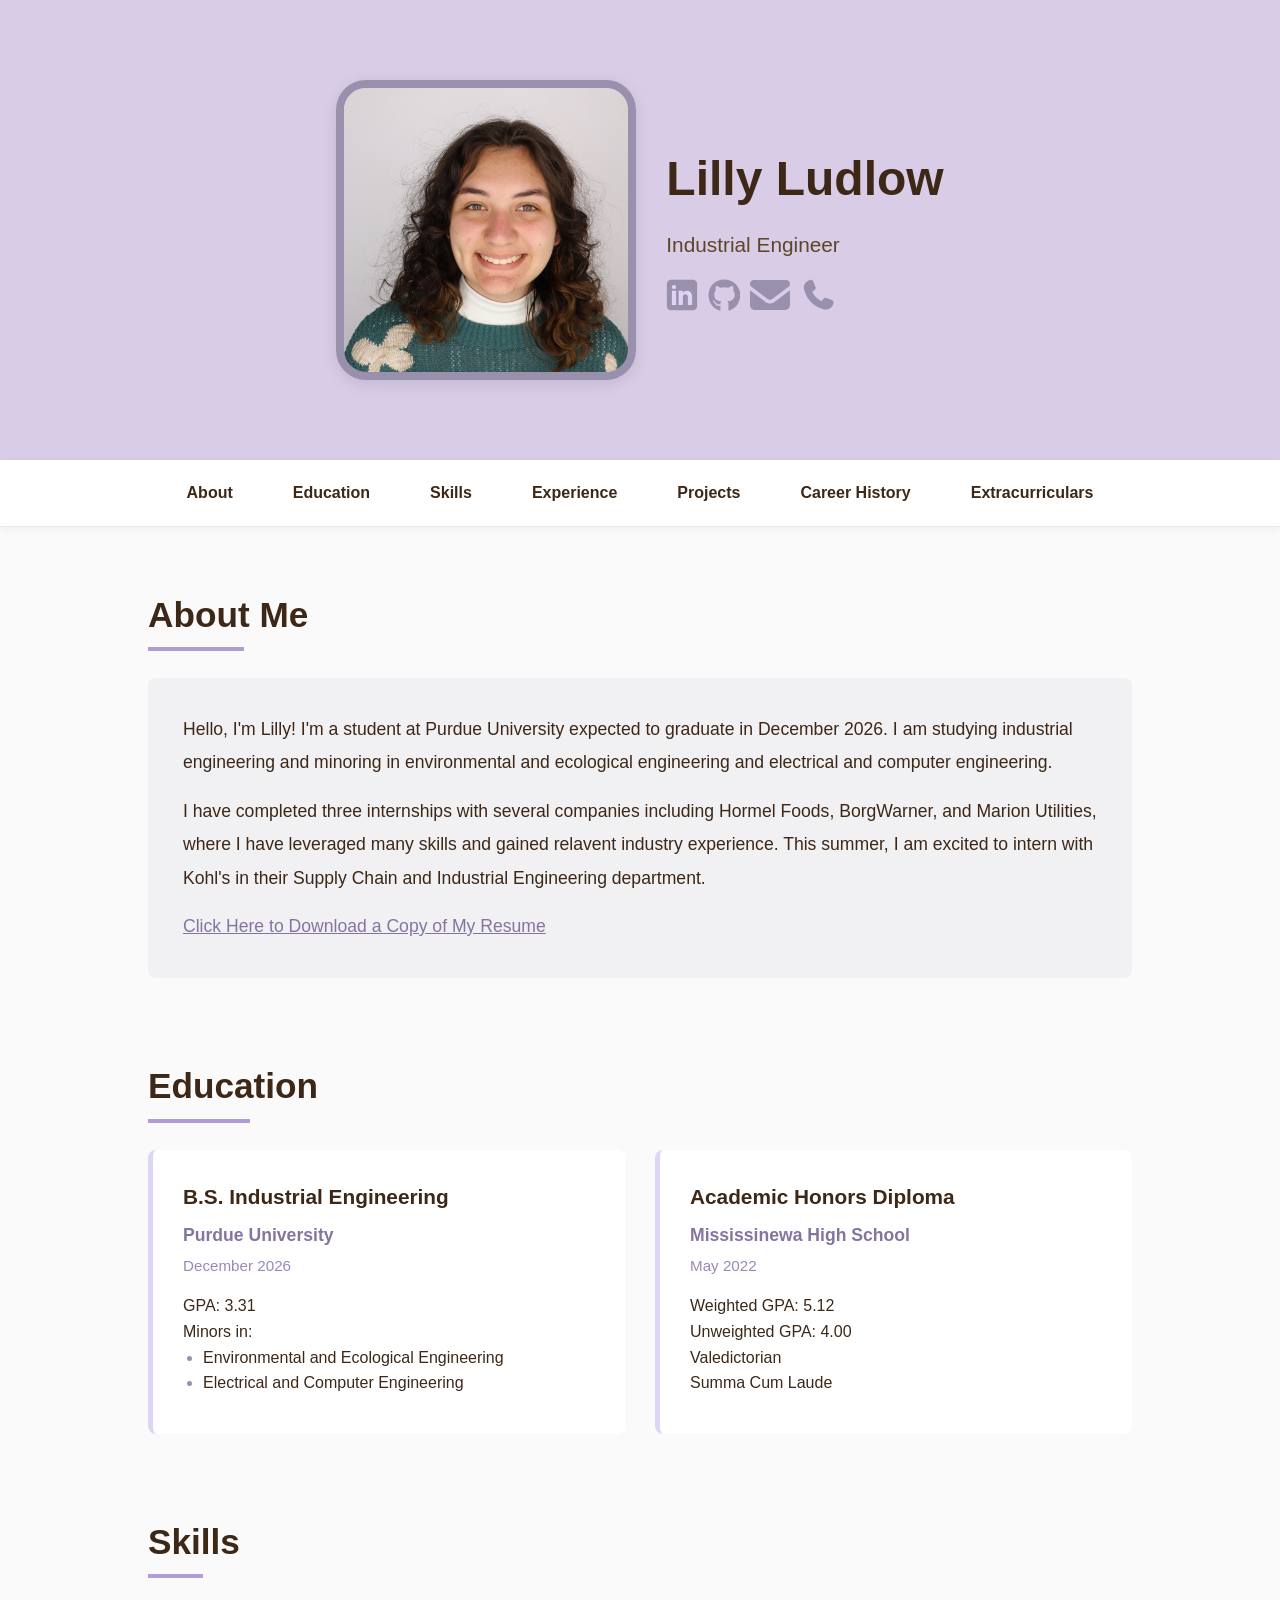
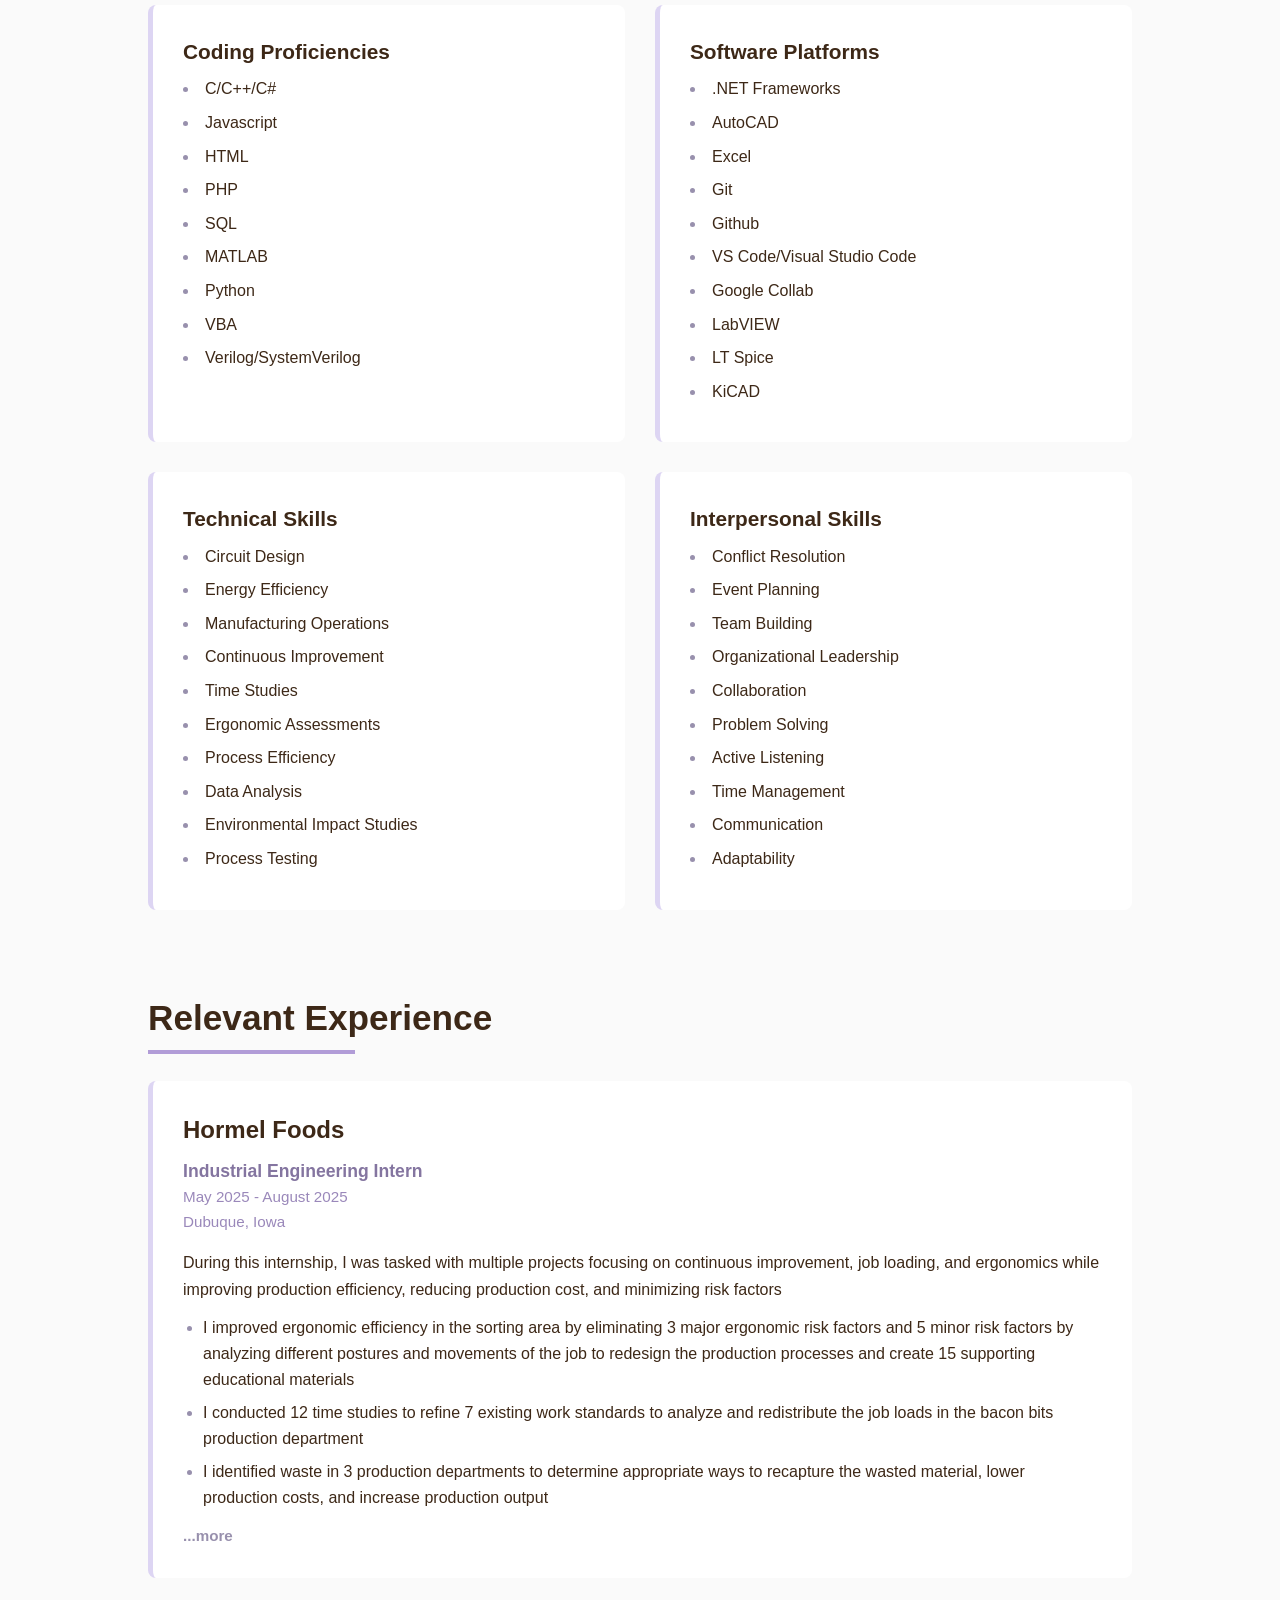
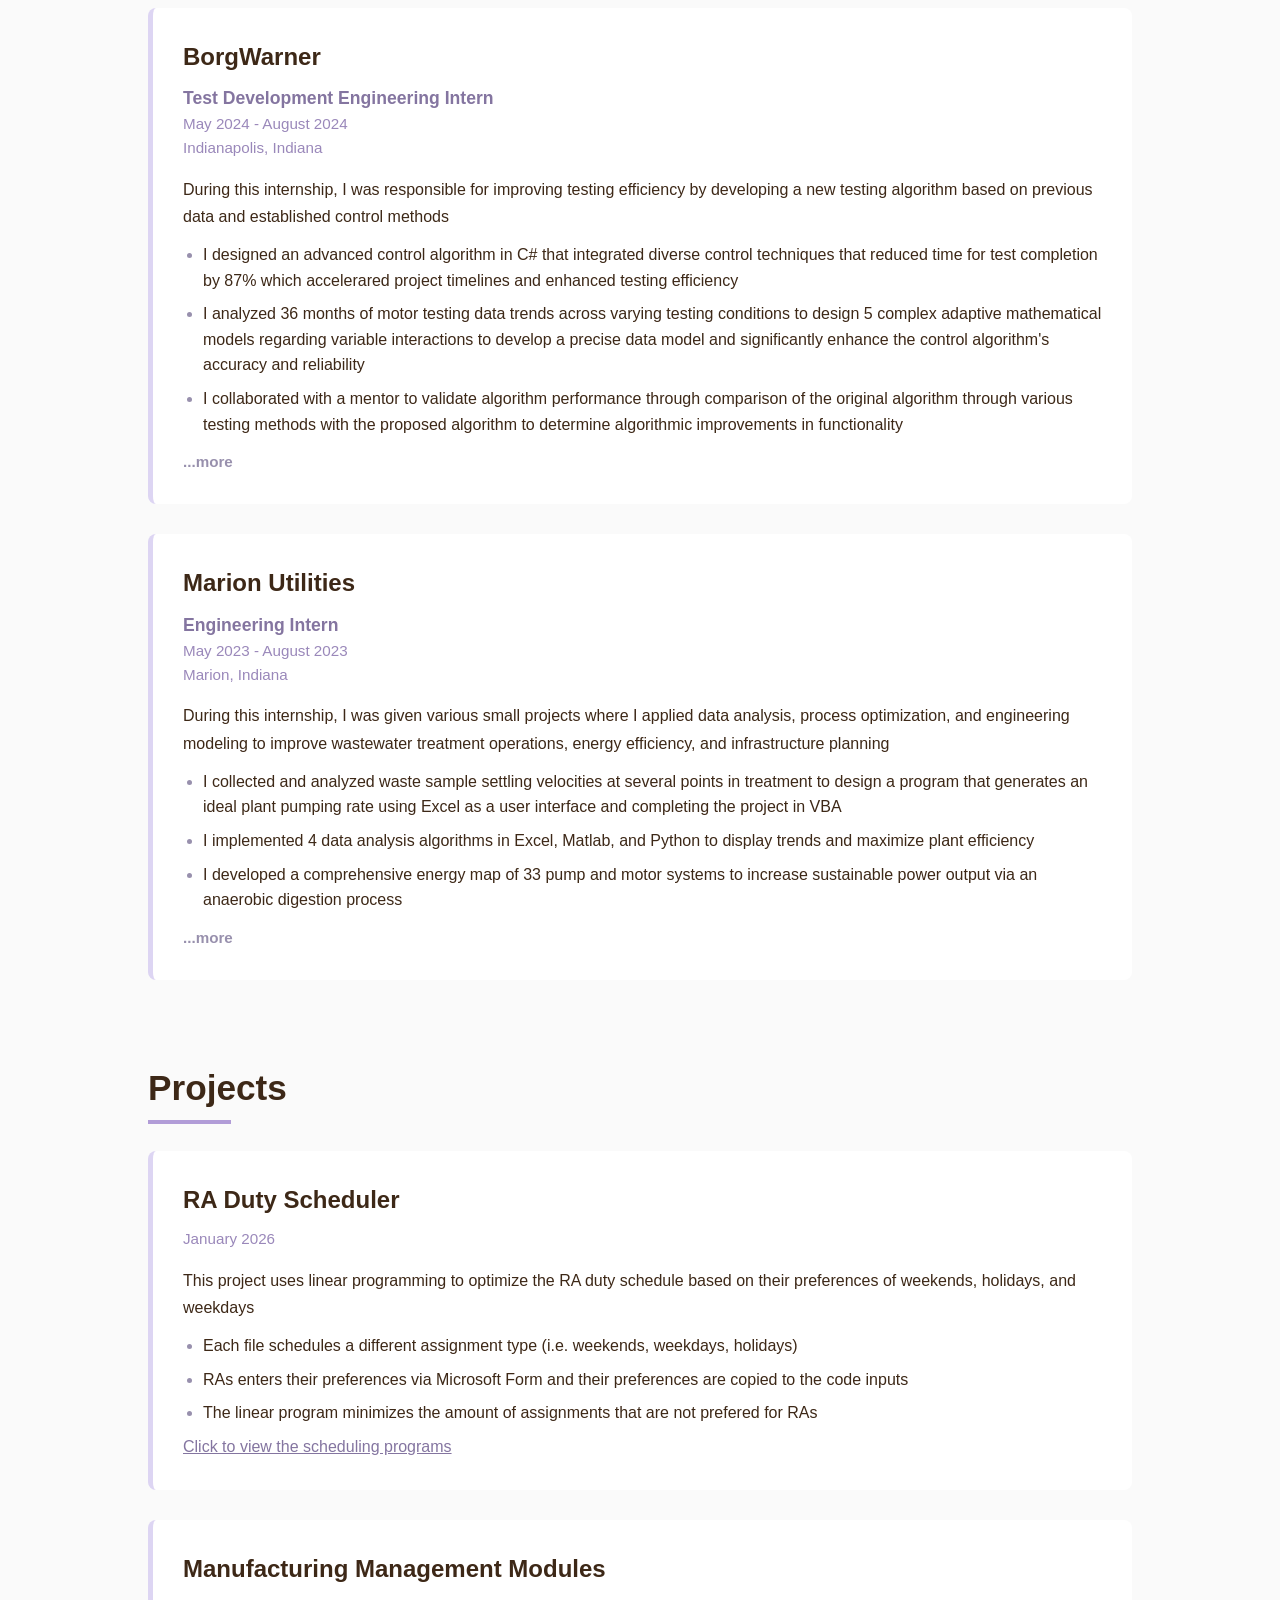
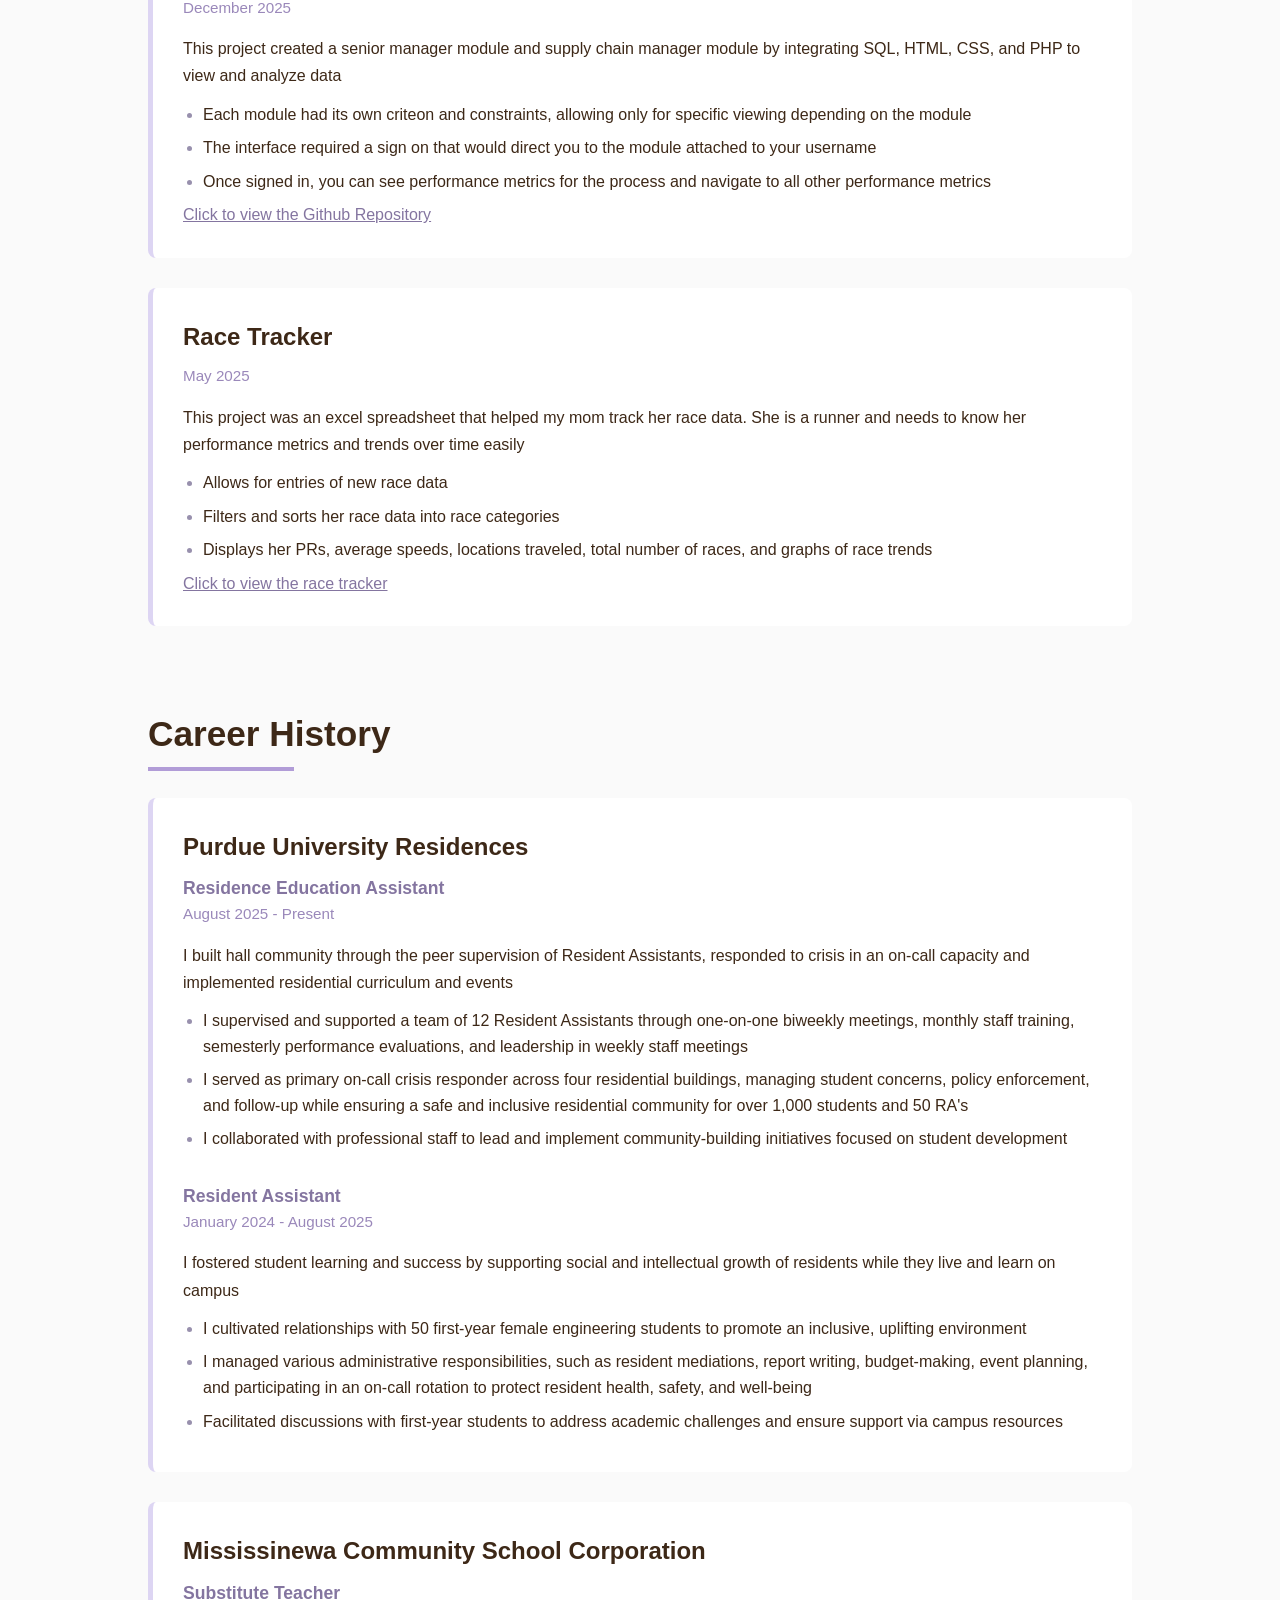
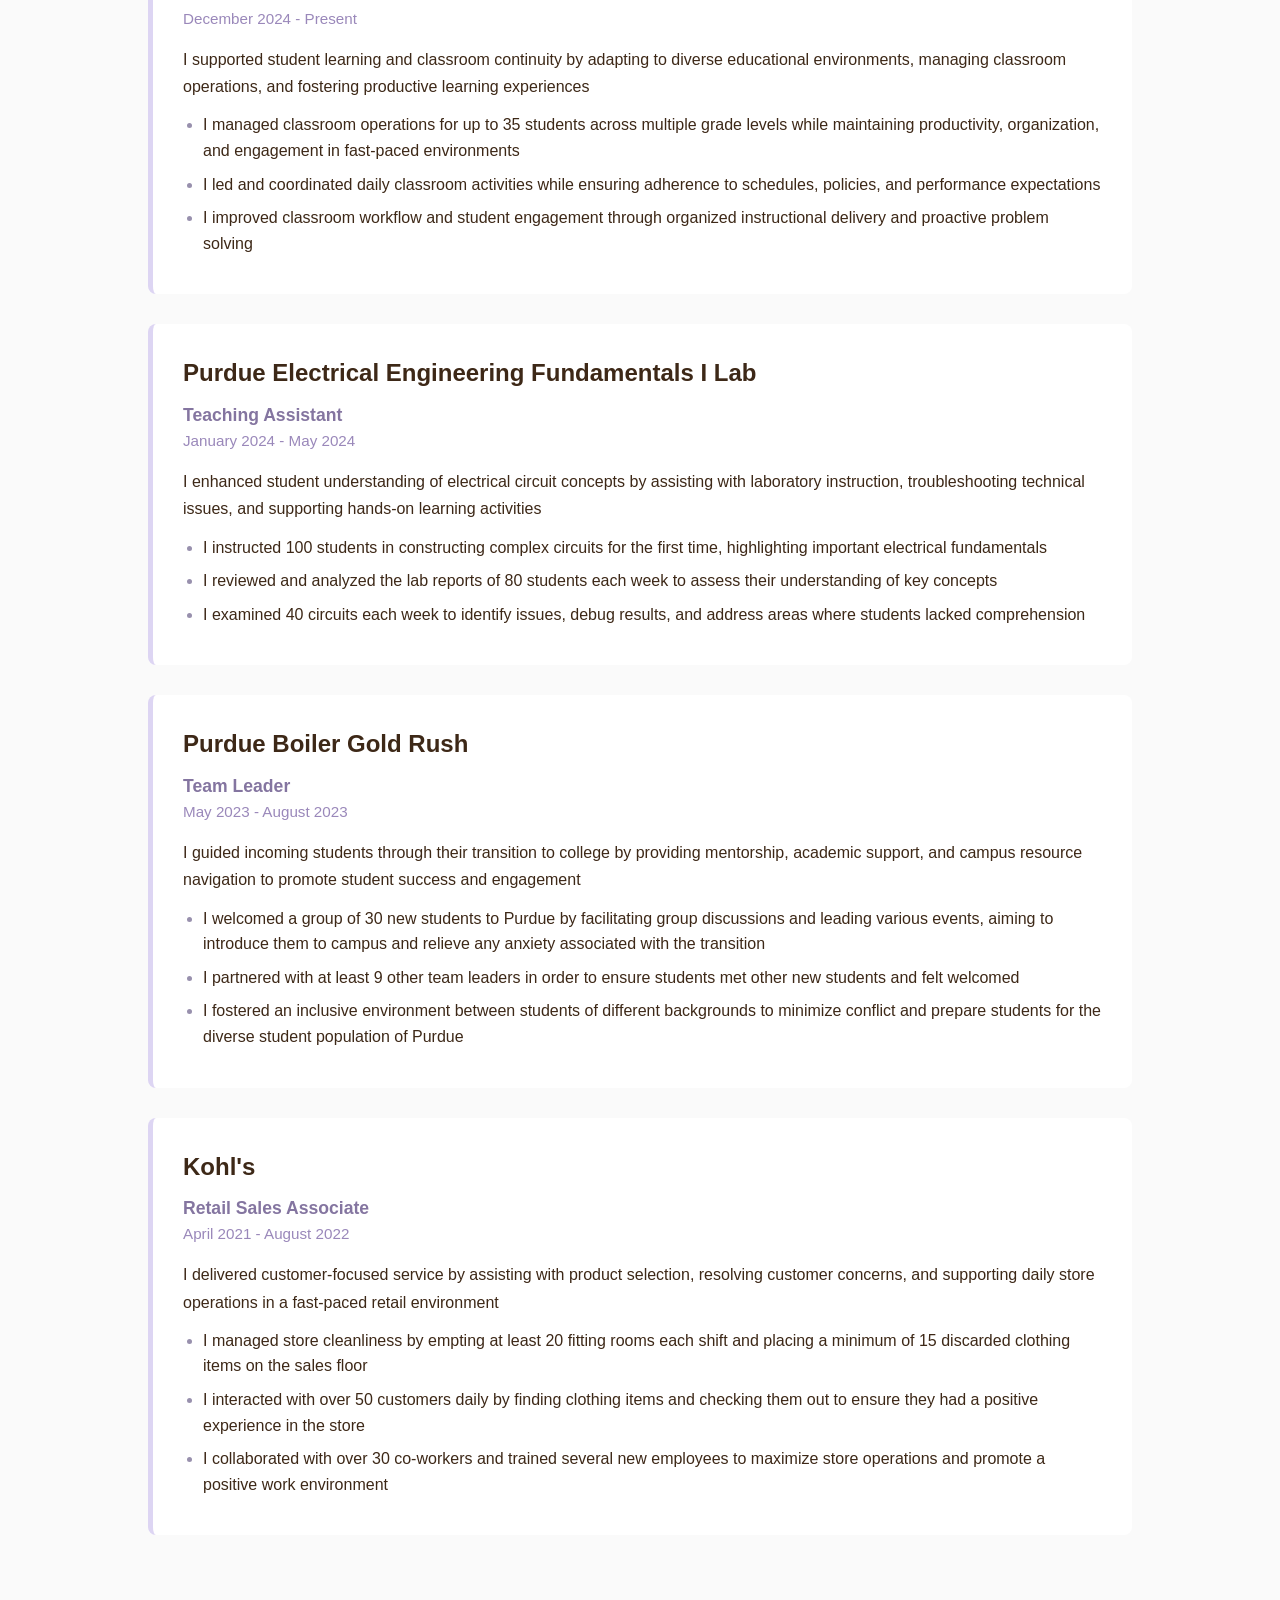
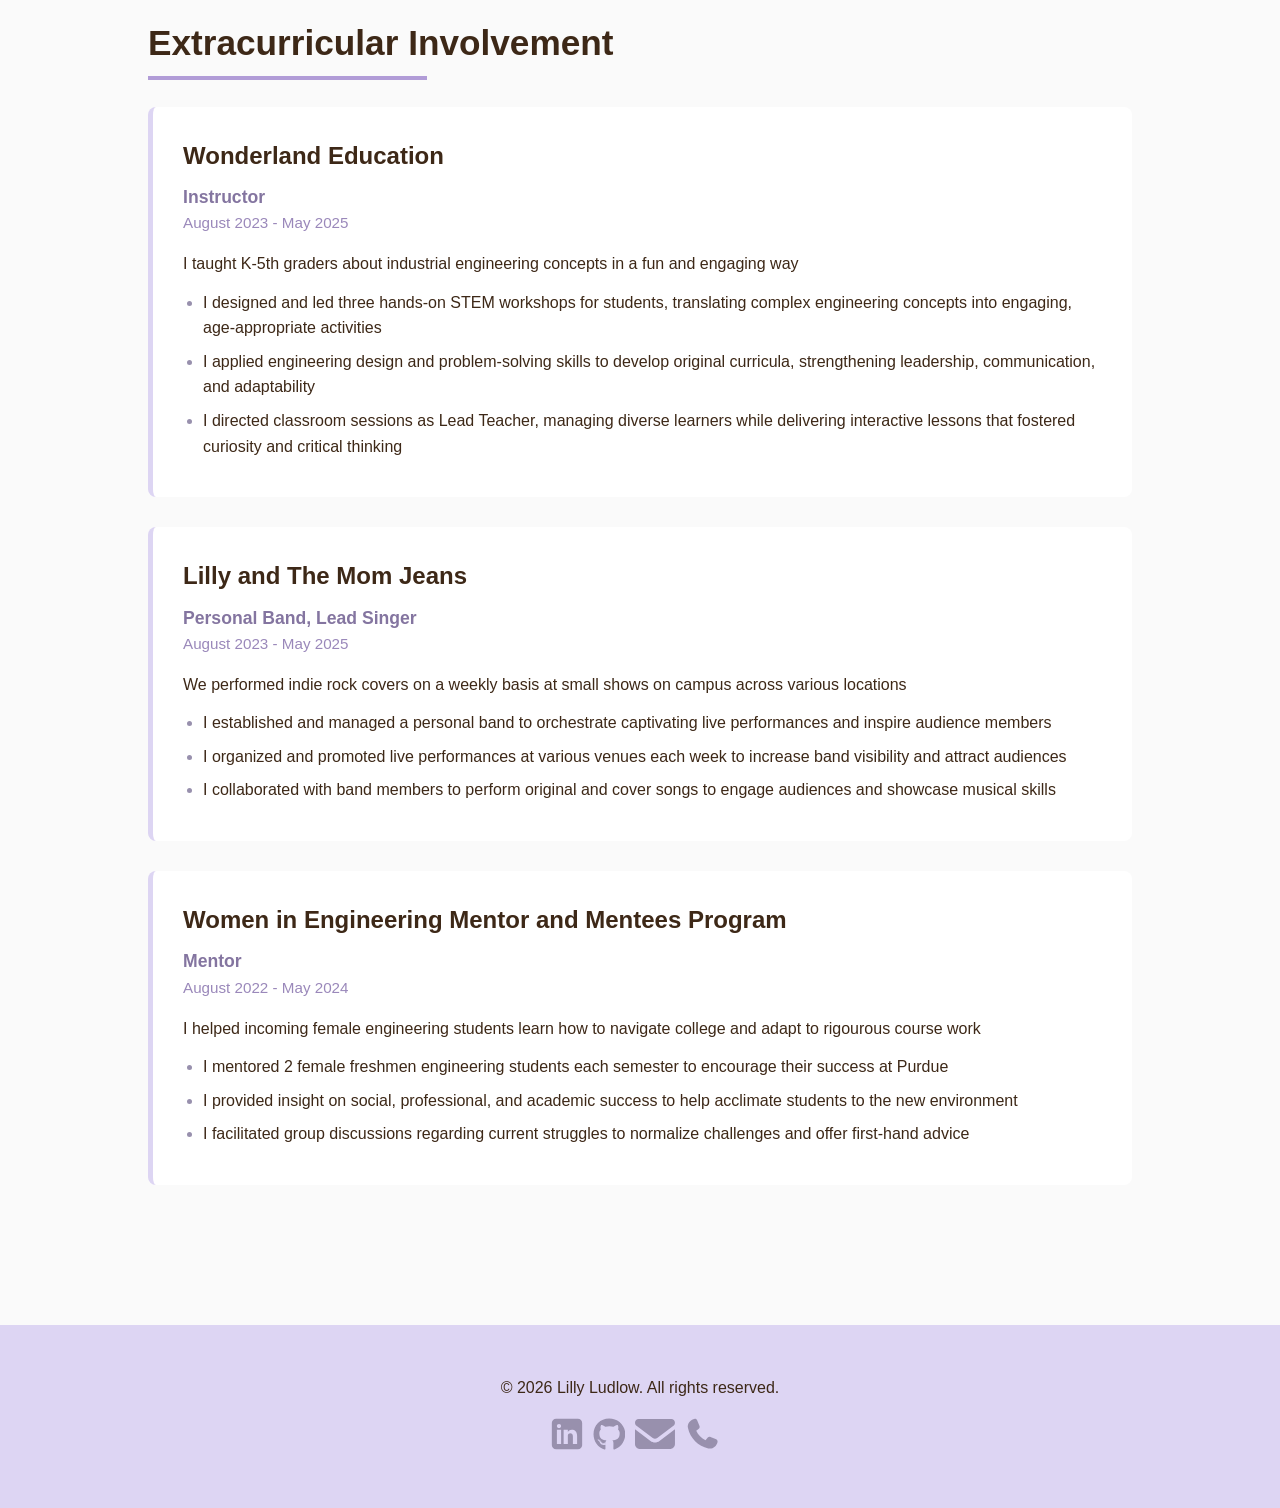
==== index.html @ 037ebad8 "Reorganizing Files" ====
<html>

<head>
    <title>Lilly Ludlow</title>
    <link rel="icon" type="image/png" href="Supporting-Docs/favicon.png">
    <link rel="stylesheet" href="stylesheet.css">
</head>

<body>
    <header>
        <div class="header-content">
            <img src="Supporting-Docs/Headshot.jpg" alt="Image of Lilly Ludlow" class="profile-image" width="300" height="300">
            <div class="header-text">
                <h1>Lilly Ludlow</h1>
                <p>Industrial Engineer</p>
                <div class="top-links">
                    <a href="https://www.linkedin.com/in/lilly-ludlow-a66743252/" target="_blank">
                        <svg xmlns="http://www.w3.org/2000/svg" x="0px" y="0px" height="2em" viewBox="5 5 38 38">
                            <path fill="#9890ad"
                                d="M42,37c0,2.762-2.238,5-5,5H11c-2.761,0-5-2.238-5-5V11c0-2.762,2.239-5,5-5h26c2.762,0,5,2.238,5,5V37z">
                            </path>
                            <path fill="#ddd5f3"
                                d="M12 19H17V36H12zM14.485 17h-.028C12.965 17 12 15.888 12 14.499 12 13.08 12.995 12 14.514 12c1.521 0 2.458 1.08 2.486 2.499C17 15.887 16.035 17 14.485 17zM36 36h-5v-9.099c0-2.198-1.225-3.698-3.192-3.698-1.501 0-2.313 1.012-2.707 1.99C24.957 25.543 25 26.511 25 27v9h-5V19h5v2.616C25.721 20.5 26.85 19 29.738 19c3.578 0 6.261 2.25 6.261 7.274L36 36 36 36z">
                            </path>
                        </svg>
                    </a>
                    <a href="https://github.com/lilly-ludlow03?tab=overview&from=2026-05-01&to=2026-05-21"
                        target="_blank">
                        <svg xmlns="http://www.w3.org/2000/svg" viewBox="64 64 500 500">
                            <path fill="#9890ad"
                                d="M237.9 461.4C237.9 463.4 235.6 465 232.7 465C229.4 465.3 227.1 463.7 227.1 461.4C227.1 459.4 229.4 457.8 232.3 457.8C235.3 457.5 237.9 459.1 237.9 461.4zM206.8 456.9C206.1 458.9 208.1 461.2 211.1 461.8C213.7 462.8 216.7 461.8 217.3 459.8C217.9 457.8 216 455.5 213 454.6C210.4 453.9 207.5 454.9 206.8 456.9zM251 455.2C248.1 455.9 246.1 457.8 246.4 460.1C246.7 462.1 249.3 463.4 252.3 462.7C255.2 462 257.2 460.1 256.9 458.1C256.6 456.2 253.9 454.9 251 455.2zM316.8 72C178.1 72 72 177.3 72 316C72 426.9 141.8 521.8 241.5 555.2C254.3 557.5 258.8 549.6 258.8 543.1C258.8 536.9 258.5 502.7 258.5 481.7C258.5 481.7 188.5 496.7 173.8 451.9C173.8 451.9 162.4 422.8 146 415.3C146 415.3 123.1 399.6 147.6 399.9C147.6 399.9 172.5 401.9 186.2 425.7C208.1 464.3 244.8 453.2 259.1 446.6C261.4 430.6 267.9 419.5 275.1 412.9C219.2 406.7 162.8 398.6 162.8 302.4C162.8 274.9 170.4 261.1 186.4 243.5C183.8 237 175.3 210.2 189 175.6C209.9 169.1 258 202.6 258 202.6C278 197 299.5 194.1 320.8 194.1C342.1 194.1 363.6 197 383.6 202.6C383.6 202.6 431.7 169 452.6 175.6C466.3 210.3 457.8 237 455.2 243.5C471.2 261.2 481 275 481 302.4C481 398.9 422.1 406.6 366.2 412.9C375.4 420.8 383.2 435.8 383.2 459.3C383.2 493 382.9 534.7 382.9 542.9C382.9 549.4 387.5 557.3 400.2 555C500.2 521.8 568 426.9 568 316C568 177.3 455.5 72 316.8 72zM169.2 416.9C167.9 417.9 168.2 420.2 169.9 422.1C171.5 423.7 173.8 424.4 175.1 423.1C176.4 422.1 176.1 419.8 174.4 417.9C172.8 416.3 170.5 415.6 169.2 416.9zM158.4 408.8C157.7 410.1 158.7 411.7 160.7 412.7C162.3 413.7 164.3 413.4 165 412C165.7 410.7 164.7 409.1 162.7 408.1C160.7 407.5 159.1 407.8 158.4 408.8zM190.8 444.4C189.2 445.7 189.8 448.7 192.1 450.6C194.4 452.9 197.3 453.2 198.6 451.6C199.9 450.3 199.3 447.3 197.3 445.4C195.1 443.1 192.1 442.8 190.8 444.4zM179.4 429.7C177.8 430.7 177.8 433.3 179.4 435.6C181 437.9 183.7 438.9 185 437.9C186.6 436.6 186.6 434 185 431.7C183.6 429.4 181 428.4 179.4 429.7z" />
                        </svg>
                    </a>
                    <a href="mailto:ludlow@purdue.edu" target="_blank">
                        <svg xmlns="http://www.w3.org/2000/svg" x="0px" y="0px" height="2em" viewBox="64 115 550 410">
                            <path fill="#9890ad"
                                d="M112 128C85.5 128 64 149.5 64 176C64 191.1 71.1 205.3 83.2 214.4L291.2 370.4C308.3 383.2 331.7 383.2 348.8 370.4L556.8 214.4C568.9 205.3 576 191.1 576 176C576 149.5 554.5 128 528 128L112 128zM64 260L64 448C64 483.3 92.7 512 128 512L512 512C547.3 512 576 483.3 576 448L576 260L377.6 408.8C343.5 434.4 296.5 434.4 262.4 408.8L64 260z">
                            </path>
                        </svg>
                    </a>
                    <a href="tel:+17656674159" target="_blank">
                        <svg xmlns="http://www.w3.org/2000/svg" viewBox="50 50 550 550">
                            <path fill="#9890ad"
                                d="M224.2 89C216.3 70.1 195.7 60.1 176.1 65.4L170.6 66.9C106 84.5 50.8 147.1 66.9 223.3C104 398.3 241.7 536 416.7 573.1C493 589.3 555.5 534 573.1 469.4L574.6 463.9C580 444.2 569.9 423.6 551.1 415.8L453.8 375.3C437.3 368.4 418.2 373.2 406.8 387.1L368.2 434.3C297.9 399.4 241.3 341 208.8 269.3L253 233.3C266.9 222 271.6 202.9 264.8 186.3L224.2 89z" />
                        </svg>
                    </a>
                </div>
            </div>
        </div>
    </header>

    <nav>
        <ul>
            <li><a href="#about">About</a></li>
            <li><a href="#education">Education</a></li>
            <li><a href="#skills">Skills</a></li>
            <li><a href="#experience">Experience</a></li>
            <li><a href="#projects">Projects</a></li>
            <li><a href="#career">Career History</a></li>
            <li><a href="#extracurricular">Extracurriculars</a></li>
        </ul>
    </nav>
    <button id="backToTop" aria-label="Back to top">
        <svg id="Layer_1" data-name="Layer 1" xmlns="http://www.w3.org/2000/svg" viewBox="-57.7 -55 230.8 245.76">
            <path fill="#ffffff" d="M24.94,67.88A14.66,14.66,0,0,1,4.38,47L47.83,4.21a14.66,14.66,0,0,1,20.56,0L111,46.15A14.66,14.66,0,0,1,90.46,67.06l-18-17.69-.29,59.17c-.1,19.28-29.42,19-29.33-.25L43.14,50,24.94,67.88Z"/></svg>
    </button>
    <div class="container">
        <section id="about">
            <h2>About Me</h2>
            <div class="about-content">
                <p>Hello, I'm Lilly! I'm a student at Purdue University expected to graduate in December 2026. I am
                    studying industrial engineering and minoring in environmental and ecological engineering and
                    electrical and computer engineering.</p>
                <p>I have completed three internships with several companies including Hormel Foods, BorgWarner, and
                    Marion Utilities, where I have leveraged many skills and gained relavent industry experience. This
                    summer, I am excited to intern with Kohl's in their Supply Chain and Industrial Engineering
                    department.</p>
                <a href="Supporting-Docs/Resume.pdf" download target="_blank">Click Here to Download a Copy of My Resume</a>
            </div>
        </section>

        <section id="education">
            <h2>Education</h2>
            <div class="education-grid">
                <div class="education-item">
                    <div class="degree">B.S. Industrial Engineering</div>
                    <div class="school">Purdue University</div>
                    <div class="location">December 2026</div>
                    <p>GPA: 3.31</p>
                    <p>Minors in:</p>
                    <ul style="margin-top: 0px;">
                        <li style="margin-bottom: 0px;">Environmental and Ecological Engineering</li>
                        <li>Electrical and Computer Engineering</li>
                    </ul>
                </div>

                <div class="education-item">
                    <div class="degree">Academic Honors Diploma</div>
                    <div class="school">Mississinewa High School</div>
                    <div class="location">May 2022</div>
                    <p>Weighted GPA: 5.12</p>
                    <p>Unweighted GPA: 4.00</p>
                    <p>Valedictorian</p>
                    <p>Summa Cum Laude</p>
                </div>
            </div>
        </section>

        <section id="skills">
            <h2>Skills</h2>
            <div class="education-grid">
                <div class="education-item">
                    <div class="degree">Coding Proficiencies</div>
                    <li>C/C++/C#</li>
                    <li>Javascript</li>
                    <li>HTML</li>
                    <li>PHP</li>
                    <li>SQL</li>
                    <li>MATLAB</li>
                    <li>Python</li>
                    <li>VBA</li>
                    <li>Verilog/SystemVerilog</li>
                </div>
                <div class="education-item">
                    <div class="degree">Software Platforms</div>
                    <li>.NET Frameworks</li>
                    <li>AutoCAD</li>
                    <li>Excel</li>
                    <li>Git</li>
                    <li>Github</li>
                    <li>VS Code/Visual Studio Code</li>
                    <li>Google Collab</li>
                    <li>LabVIEW</li>
                    <li>LT Spice</li>
                    <li>KiCAD</li>
                </div>
                <div class="education-item">
                    <div class="degree">Technical Skills</div>
                    <li>Circuit Design</li>
                    <li>Energy Efficiency</li>
                    <li>Manufacturing Operations</li>
                    <li>Continuous Improvement</li>
                    <li>Time Studies</li>
                    <li>Ergonomic Assessments</li>
                    <li>Process Efficiency</li>
                    <li>Data Analysis</li>
                    <li>Environmental Impact Studies</li>
                    <li>Process Testing</li>
                </div>
                <div class="education-item">
                    <div class="degree">Interpersonal Skills</div>
                    <li>Conflict Resolution</li>
                    <li>Event Planning</li>
                    <li>Team Building</li>
                    <li>Organizational Leadership</li>
                    <li>Collaboration</li>
                    <li>Problem Solving</li>
                    <li>Active Listening</li>
                    <li>Time Management</li>
                    <li>Communication</li>
                    <li>Adaptability</li>
                </div>
            </div>
        </section>

        <section id="experience">
            <h2>Relevant Experience</h2>

            <div class="experience-item">
                <h3>Hormel Foods</h3>
                <div class="role">Industrial Engineering Intern</div>
                <div class="date">May 2025 - August 2025</div>
                <div class="location">Dubuque, Iowa</div>
                <p>During this internship, I was tasked with multiple projects focusing on continuous improvement, job
                    loading, and ergonomics while improving production efficiency, reducing production cost, and
                    minimizing risk factors</p>
                <ul class="ul-collapsible">
                    <li>I improved ergonomic efficiency in the sorting area by eliminating 3 major ergonomic risk
                        factors and 5 minor risk factors by analyzing different postures and movements of the job to
                        redesign the production processes and create 15 supporting educational materials</li>
                    <li>I conducted 12 time studies to refine 7 existing work standards to analyze and redistribute the
                        job loads in the bacon bits production department</li>
                    <li>I identified waste in 3 production departments to determine appropriate ways to recapture the
                        wasted material, lower production costs, and increase production output </li>
                    <li class="hidden-item">I performed 2 time studies and 2 ergonomic assessments, comparing methods of
                        pumping or dumping tomato paste to determine a standard method that was more ergonomically safe
                        and time efficient </li>
                    <li class="hidden-item">I led weekly continuous improvement meetings with two departments to analyze
                        departmental performance based on the key performance indicators and delegate tasks for the
                        upcoming week</li>
                    <li class="hidden-item">I coordinated weekly virtual meetings for the industrial engineering interns
                        across different locations to foster an engaging environment and encourage collaboration</li>
                    <li class="hidden-item">I developed weekly performance reports that improved visibility into
                        operational efficiency trends and logged the trends on a monthly basis</li>
                    <li class="hidden-item">I collaborated with cross-functional teams to determine optimal machine
                        settings through center lining to enhance process stability and reduce variability</li>
                    <li class="hidden-item">I delivered a presentation of my findings to the corporate engineering
                        department to implement my proposed changes and convey the importance of my findings</li>
                    <li class="hidden-item">Through all of these efforts, I saved approximately $302,000 annually in
                        labor costs, process waste, and reduced safety hazards</li>
                </ul>
                <button class="toggle-btn" onclick="toggleList(this)">...more</button>
            </div>

            <div class="experience-item">
                <h3>BorgWarner</h3>
                <div class="role">Test Development Engineering Intern</div>
                <div class="date">May 2024 - August 2024</div>
                <div class="location">Indianapolis, Indiana</div>
                <p>During this internship, I was responsible for improving testing efficiency by developing a new
                    testing algorithm based on previous data and established control methods</p>
                <ul class="ul-collapsible">
                    <li>I designed an advanced control algorithm in C# that integrated diverse control techniques that
                        reduced time for test completion by 87% which accelerared project timelines and enhanced testing
                        efficiency </li>
                    <li>I analyzed 36 months of motor testing data trends across varying testing conditions to design 5
                        complex adaptive mathematical models regarding variable interactions to develop a precise data
                        model and significantly enhance the control algorithm's accuracy and reliability</li>
                    <li>I collaborated with a mentor to validate algorithm performance through comparison of the
                        original algorithm through various testing methods with the proposed algorithm to determine
                        algorithmic improvements in functionality </li>
                    <li class="hidden-item">I researched and evaluated 22 control strategies to determine the optimal
                        control architecture for the motor testing system, maximizing operational efficiency and
                        responsiveness</li>
                    <li class="hidden-item">I simulated, monitored, and logged motor test data using the proposed
                        algorithm to verify implementation safety, testing integrity, and system performance prior to
                        deployment</li>
                    <li class="hidden-item">I executed daily validation testing across varying operational conditions
                        related to torque, temperature, and speed to confirm algorithm robustness, repeatability, and
                        successful test execution</li>
                    <li class="hidden-item">I partnered cross-functionally with 12 fellow interns and 5 engineers in
                        daily technical discussions to support collaboration, troubleshooting, and project development
                    </li>
                    <li class="hidden-item">I worked closely with the data validation team to identify and remove
                        anomalous test results, improving dataset quality and model reliability</li>
                    <li class="hidden-item">I developed and modified LabVIEW programs to support automated motor
                        testing, data acquisition, and system monitoring</li>
                    <li class="hidden-item">I applied statistical analysis and trend evaluation techniques to interpret
                        large motor testing datasets and support data-driven decision-making and problem-solving</li>
                </ul>
                <button class="toggle-btn" onclick="toggleList(this)">...more</button>
            </div>
            <div class="experience-item">
                <h3>Marion Utilities</h3>
                <div class="role">Engineering Intern</div>
                <div class="date">May 2023 - August 2023</div>
                <div class="location">Marion, Indiana</div>
                <p>During this internship, I was given various small projects where I applied data analysis, process
                    optimization, and engineering modeling to improve wastewater treatment operations, energy
                    efficiency, and infrastructure planning</p>
                <ul class="ul-collapsible">
                    <li>I collected and analyzed waste sample settling velocities at several points in treatment to
                        design a program that generates an ideal plant pumping rate using Excel as a user interface and
                        completing the project in VBA</li>
                    <li>I implemented 4 data analysis algorithms in Excel, Matlab, and Python to display trends and
                        maximize plant efficiency</li>
                    <li>I developed a comprehensive energy map of 33 pump and motor systems to increase sustainable
                        power output via an anaerobic digestion process</li>
                    <li class="hidden-item">I mapped waterline infrastructure for upcoming construction projects to
                        support planning accuracy and installation efficiency</li>
                    <li class="hidden-item">I performed field measurements and translated collected data into detailed
                        AutoCAD layouts for engineering documentation and project planning</li>
                    <li class="hidden-item">I conducted cost-benefit analyses of anaerobic digester input materials to
                        evaluate economic feasibility and optimize sustainable energy output</li>
                    <li class="hidden-item">Analyzed operational and treatment process data to support data-driven
                        improvements in wastewater system performance.</li>
                    <li class="hidden-item">I collaborated with engineering and plant operations personnel to support
                        infrastructure improvement and sustainability initiatives</li>
                    <li class="hidden-item">I learned and utilized existing statistical analysis and process evaluation
                        techniques to assess treatment efficiency and support optimization efforts</li>
                    <li class="hidden-item">I supported wastewater treatment improvement projects through data
                        collection, system analysis, and technical documentation</li>
                </ul>
                <button class="toggle-btn" onclick="toggleList(this)">...more</button>
            </div>
        </section>

        <section id="projects">
            <h2>Projects</h2>

            <div class="project-item">
                <h3>RA Duty Scheduler</h3>
                <div class="location">January 2026</div>
                <p>This project uses linear programming to optimize the RA duty schedule based on their preferences of
                    weekends, holidays, and weekdays</p>
                <ul>
                    <li>Each file schedules a different assignment type (i.e. weekends, weekdays, holidays)</li>
                    <li>RAs enters their preferences via Microsoft Form and their preferences are copied to the code
                        inputs</li>
                    <li>The linear program minimizes the amount of assignments that are not prefered for RAs</li>
                </ul>
                <a href="https://drive.google.com/drive/folders/1NCluTy9L5DPG-Vp77hCUpyfI0hzRlBwI?usp=sharing"
                    target="_blank">Click to view the scheduling programs</a>
            </div>

            <div class="project-item">
                <h3>Manufacturing Management Modules</h3>
                <div class="location">December 2025</div>
                <p>This project created a senior manager module and supply chain manager module by integrating SQL,
                    HTML, CSS, and PHP to view and analyze data</p>
                <ul>
                    <li>Each module had its own criteon and constraints, allowing only for specific viewing depending on
                        the module</li>
                    <li>The interface required a sign on that would direct you to the module attached to your username
                    </li>
                    <li>Once signed in, you can see performance metrics for the process and navigate to all other
                        performance metrics</li>
                </ul>
                <a href="https://github.com/lilly-ludlow03/Management-Modules.git" target="_blank">Click to view the
                    Github Repository</a>
            </div>

            <div class="project-item">
                <h3>Race Tracker</h3>
                <div class="location">May 2025</div>
                <p>This project was an excel spreadsheet that helped my mom track her race data. She is a runner and
                    needs to know her performance metrics and trends over time easily</p>
                <ul>
                    <li>Allows for entries of new race data</li>
                    <li>Filters and sorts her race data into race categories</li>
                    <li>Displays her PRs, average speeds, locations traveled, total number of races, and graphs of race
                        trends</li>
                </ul>
                <a href="https://purdue0-my.sharepoint.com/:x:/g/personal/ludlow_purdue_edu/IQDgtKZ-R037RIRnEbmjxCgVAWn0crK37J5z7_znj_1_Rcw?e=jY5vmA"
                    target="_blank">Click to view the race tracker</a>
            </div>
        </section>

        <section id="career">
            <h2>Career History</h2>

            <div class="career-item">
                <h3>Purdue University Residences</h3>
                <div class="role">Residence Education Assistant</div>
                <div class="location">August 2025 - Present</div>
                <p>I built hall community through the peer supervision of Resident Assistants, responded to crisis in an
                    on-call capacity and implemented residential curriculum and events</p>
                <ul>
                    <li>I supervised and supported a team of 12 Resident Assistants through one-on-one biweekly
                        meetings, monthly staff training, semesterly performance evaluations, and leadership in weekly
                        staff meetings</li>
                    <li>I served as primary on-call crisis responder across four residential buildings, managing student
                        concerns, policy enforcement, and follow-up while ensuring a safe and inclusive residential
                        community for over 1,000 students and 50 RA's</li>
                    <li>I collaborated with professional staff to lead and implement community-building initiatives
                        focused on student development</li>
                </ul>
                <div class="role" style="margin-top: 30px">Resident Assistant</div>
                <div class="location">January 2024 - August 2025</div>
                <p>I fostered student learning and success by supporting social and intellectual growth of residents
                    while they live and learn on campus</p>
                <ul>
                    <li>I cultivated relationships with 50 first-year female engineering students to promote an
                        inclusive, uplifting environment </li>
                    <li>I managed various administrative responsibilities, such as resident mediations, report writing,
                        budget-making, event planning, and participating in an on-call rotation to protect resident
                        health, safety, and well-being</li>
                    <li>Facilitated discussions with first-year students to address academic challenges and ensure
                        support via campus resources</li>
                </ul>
            </div>
            <div class="career-item">
                <h3>Mississinewa Community School Corporation</h3>
                <div class="role">Substitute Teacher</div>
                <div class="location">December 2024 - Present</div>
                <p>I supported student learning and classroom continuity by adapting to diverse educational
                    environments, managing classroom operations, and fostering productive learning experiences</p>
                <ul>
                    <li>I managed classroom operations for up to 35 students across multiple grade levels while
                        maintaining productivity, organization, and engagement in fast-paced environments</li>
                    <li>I led and coordinated daily classroom activities while ensuring adherence to schedules,
                        policies, and performance expectations</li>
                    <li>I improved classroom workflow and student engagement through organized instructional delivery
                        and proactive problem solving</li>
                </ul>
            </div>
            <div class="career-item">
                <h3>Purdue Electrical Engineering Fundamentals I Lab</h3>
                <div class="role">Teaching Assistant</div>
                <div class="location">January 2024 - May 2024</div>
                <p>I enhanced student understanding of electrical circuit concepts by assisting with laboratory
                    instruction, troubleshooting technical issues, and supporting hands-on learning activities</p>
                <ul>
                    <li>I instructed 100 students in constructing complex circuits for the first time, highlighting
                        important electrical fundamentals</li>
                    <li>I reviewed and analyzed the lab reports of 80 students each week to assess their understanding
                        of key concepts</li>
                    <li>I examined 40 circuits each week to identify issues, debug results, and address areas where
                        students lacked comprehension</li>
                </ul>
            </div>
            <div class="career-item">
                <h3>Purdue Boiler Gold Rush</h3>
                <div class="role">Team Leader</div>
                <div class="location">May 2023 - August 2023</div>
                <p>I guided incoming students through their transition to college by providing mentorship, academic
                    support, and campus resource navigation to promote student success and engagement</p>
                <ul>
                    <li>I welcomed a group of 30 new students to Purdue by facilitating group discussions and leading
                        various events, aiming to introduce them to campus and relieve any anxiety associated with the
                        transition</li>
                    <li>I partnered with at least 9 other team leaders in order to ensure students met other new
                        students and felt welcomed</li>
                    <li>I fostered an inclusive environment between students of different backgrounds to minimize
                        conflict and prepare students for the diverse student population of Purdue</li>

                </ul>
            </div>
            <div class="career-item">
                <h3>Kohl's</h3>
                <div class="role">Retail Sales Associate</div>
                <div class="location">April 2021 - August 2022</div>
                <p>I delivered customer-focused service by assisting with product selection, resolving customer
                    concerns, and supporting daily store operations in a fast-paced retail environment</p>
                <ul>
                    <li>I managed store cleanliness by empting at least 20 fitting rooms each shift and placing a
                        minimum of 15 discarded clothing items on the sales floor</li>
                    <li>I interacted with over 50 customers daily by finding clothing items and checking them out to
                        ensure they had a positive experience in the store</li>
                    <li>I collaborated with over 30 co-workers and trained several new employees to maximize store
                        operations and promote a positive work environment</li>
                </ul>
            </div>
        </section>

        <section id="extracurricular">
            <h2>Extracurricular Involvement</h2>
            <div class="career-item">
                <h3>Wonderland Education</h3>
                <div class="role">Instructor</div>
                <div class="location">August 2023 - May 2025</div>
                <p>I taught K-5th graders about industrial engineering concepts in a fun and engaging way</p>
                <ul>
                    <li>I designed and led three hands-on STEM workshops for students, translating complex engineering
                        concepts into engaging, age-appropriate activities</li>
                    <li>I applied engineering design and problem-solving skills to develop original curricula,
                        strengthening leadership, communication, and adaptability</li>
                    <li>I directed classroom sessions as Lead Teacher, managing diverse learners while delivering
                        interactive lessons that fostered curiosity and critical thinking</li>
                </ul>
            </div>
            <div class="career-item">
                <h3>Lilly and The Mom Jeans</h3>
                <div class="role">Personal Band, Lead Singer</div>
                <div class="location">August 2023 - May 2025</div>
                <p>We performed indie rock covers on a weekly basis at small shows on campus across various locations
                </p>
                <ul>
                    <li>I established and managed a personal band to orchestrate captivating live performances and
                        inspire audience members</li>
                    <li>I organized and promoted live performances at various venues each week to increase band
                        visibility and attract audiences</li>
                    <li>I collaborated with band members to perform original and cover songs to engage audiences and
                        showcase musical skills</li>
                </ul>
            </div>
            <div class="career-item">
                <h3>Women in Engineering Mentor and Mentees Program</h3>
                <div class="role">Mentor</div>
                <div class="location">August 2022 - May 2024</div>
                <p>I helped incoming female engineering students learn how to navigate college and adapt to rigourous
                    course work</p>
                <ul>
                    <li>I mentored 2 female freshmen engineering students each semester to encourage their success at
                        Purdue</li>
                    <li>I provided insight on social, professional, and academic success to help acclimate students to
                        the new environment</li>
                    <li>I facilitated group discussions regarding current struggles to normalize challenges and offer
                        first-hand advice</li>
                </ul>
            </div>
        </section>
    </div>

    <footer>
        <p>&copy; 2026 Lilly Ludlow. All rights reserved.</p>
        <div class="top-links" style="justify-content: center;">
            <a href="https://www.linkedin.com/in/lilly-ludlow-a66743252/" target="_blank">
                <svg xmlns="http://www.w3.org/2000/svg" x="0px" y="0px" height="2em" viewBox="5 5 38 38">
                    <path fill="#9890ad"
                        d="M42,37c0,2.762-2.238,5-5,5H11c-2.761,0-5-2.238-5-5V11c0-2.762,2.239-5,5-5h26c2.762,0,5,2.238,5,5V37z">
                    </path>
                    <path fill="#ddd5f3"
                        d="M12 19H17V36H12zM14.485 17h-.028C12.965 17 12 15.888 12 14.499 12 13.08 12.995 12 14.514 12c1.521 0 2.458 1.08 2.486 2.499C17 15.887 16.035 17 14.485 17zM36 36h-5v-9.099c0-2.198-1.225-3.698-3.192-3.698-1.501 0-2.313 1.012-2.707 1.99C24.957 25.543 25 26.511 25 27v9h-5V19h5v2.616C25.721 20.5 26.85 19 29.738 19c3.578 0 6.261 2.25 6.261 7.274L36 36 36 36z">
                    </path>
                </svg>
            </a>
            <a href="https://github.com/lilly-ludlow03?tab=overview&from=2026-05-01&to=2026-05-21" target="_blank">
                <svg xmlns="http://www.w3.org/2000/svg" viewBox="64 64 500 500">
                    <path fill="#9890ad"
                        d="M237.9 461.4C237.9 463.4 235.6 465 232.7 465C229.4 465.3 227.1 463.7 227.1 461.4C227.1 459.4 229.4 457.8 232.3 457.8C235.3 457.5 237.9 459.1 237.9 461.4zM206.8 456.9C206.1 458.9 208.1 461.2 211.1 461.8C213.7 462.8 216.7 461.8 217.3 459.8C217.9 457.8 216 455.5 213 454.6C210.4 453.9 207.5 454.9 206.8 456.9zM251 455.2C248.1 455.9 246.1 457.8 246.4 460.1C246.7 462.1 249.3 463.4 252.3 462.7C255.2 462 257.2 460.1 256.9 458.1C256.6 456.2 253.9 454.9 251 455.2zM316.8 72C178.1 72 72 177.3 72 316C72 426.9 141.8 521.8 241.5 555.2C254.3 557.5 258.8 549.6 258.8 543.1C258.8 536.9 258.5 502.7 258.5 481.7C258.5 481.7 188.5 496.7 173.8 451.9C173.8 451.9 162.4 422.8 146 415.3C146 415.3 123.1 399.6 147.6 399.9C147.6 399.9 172.5 401.9 186.2 425.7C208.1 464.3 244.8 453.2 259.1 446.6C261.4 430.6 267.9 419.5 275.1 412.9C219.2 406.7 162.8 398.6 162.8 302.4C162.8 274.9 170.4 261.1 186.4 243.5C183.8 237 175.3 210.2 189 175.6C209.9 169.1 258 202.6 258 202.6C278 197 299.5 194.1 320.8 194.1C342.1 194.1 363.6 197 383.6 202.6C383.6 202.6 431.7 169 452.6 175.6C466.3 210.3 457.8 237 455.2 243.5C471.2 261.2 481 275 481 302.4C481 398.9 422.1 406.6 366.2 412.9C375.4 420.8 383.2 435.8 383.2 459.3C383.2 493 382.9 534.7 382.9 542.9C382.9 549.4 387.5 557.3 400.2 555C500.2 521.8 568 426.9 568 316C568 177.3 455.5 72 316.8 72zM169.2 416.9C167.9 417.9 168.2 420.2 169.9 422.1C171.5 423.7 173.8 424.4 175.1 423.1C176.4 422.1 176.1 419.8 174.4 417.9C172.8 416.3 170.5 415.6 169.2 416.9zM158.4 408.8C157.7 410.1 158.7 411.7 160.7 412.7C162.3 413.7 164.3 413.4 165 412C165.7 410.7 164.7 409.1 162.7 408.1C160.7 407.5 159.1 407.8 158.4 408.8zM190.8 444.4C189.2 445.7 189.8 448.7 192.1 450.6C194.4 452.9 197.3 453.2 198.6 451.6C199.9 450.3 199.3 447.3 197.3 445.4C195.1 443.1 192.1 442.8 190.8 444.4zM179.4 429.7C177.8 430.7 177.8 433.3 179.4 435.6C181 437.9 183.7 438.9 185 437.9C186.6 436.6 186.6 434 185 431.7C183.6 429.4 181 428.4 179.4 429.7z" />
                </svg>
            </a>
            <a href="mailto:ludlow@purdue.edu" target="_blank">
                <svg xmlns="http://www.w3.org/2000/svg" x="0px" y="0px" height="2em" viewBox="64 115 550 410">
                    <path fill="#9890ad"
                        d="M112 128C85.5 128 64 149.5 64 176C64 191.1 71.1 205.3 83.2 214.4L291.2 370.4C308.3 383.2 331.7 383.2 348.8 370.4L556.8 214.4C568.9 205.3 576 191.1 576 176C576 149.5 554.5 128 528 128L112 128zM64 260L64 448C64 483.3 92.7 512 128 512L512 512C547.3 512 576 483.3 576 448L576 260L377.6 408.8C343.5 434.4 296.5 434.4 262.4 408.8L64 260z">
                    </path>
                </svg>
            </a>
            <a href="tel:+17656674159" target="_blank">
                <svg xmlns="http://www.w3.org/2000/svg" viewBox="50 50 550 550">
                    <path fill="#9890ad"
                        d="M224.2 89C216.3 70.1 195.7 60.1 176.1 65.4L170.6 66.9C106 84.5 50.8 147.1 66.9 223.3C104 398.3 241.7 536 416.7 573.1C493 589.3 555.5 534 573.1 469.4L574.6 463.9C580 444.2 569.9 423.6 551.1 415.8L453.8 375.3C437.3 368.4 418.2 373.2 406.8 387.1L368.2 434.3C297.9 399.4 241.3 341 208.8 269.3L253 233.3C266.9 222 271.6 202.9 264.8 186.3L224.2 89z" />
                </svg>
            </a>
        </div>
    </footer>
</body>

</html>
<script src="script.js"></script>
---- stylesheet.css ----
* {
    margin: 0;
    padding: 0;
    box-sizing: border-box;
}

body {
    font-family: -apple-system, BlinkMacSystemFont, 'Segoe UI', 'Helvetica', Arial, sans-serif;
    line-height: 1.6;
    color: #3d2817;
    background-color: #fafafa;
}

header {
    background-color: #d8cce7;
    padding: 80px 20px;
    text-align: left;
}

.header-content {
    display: flex;
    flex-direction: row;
    align-items: center;
    gap: 30px;
    justify-content: center
}

.profile-image {
    /*width: 180px;
            height: auto;*/
    border-radius: 10%;
    object-fit: cover;
    border: 8px solid #9890ad;
    box-shadow: 0 4px 15px rgba(0, 0, 0, 0.1);
    flex-shrink: 0;
}

.header-text h1 {
    font-size: 3em;
    margin-bottom: 10px;
    color: #3d2817;
    font-weight: 700;
}

.header-text p {
    font-size: 1.3em;
    color: #5d4527;
    margin-bottom: 10px;
}

nav {
    background-color: #ffffff;
    padding: 0;
    border-bottom: 1px solid #e8e8e8;
    position: sticky;
    top: 0;
    z-index: 100;
    box-shadow: 0 2px 8px rgba(0, 0, 0, 0.05);
}

nav ul {
    list-style: none;
    display: flex;
    justify-content: center;
    max-width: 1000px;
    margin: 0 auto;
    flex-wrap: wrap;
}

nav li {
    margin: 0;
}

nav a {
    display: block;
    padding: 20px 30px;
    color: #3d2817;
    text-decoration: none;
    font-weight: 600;
    transition: all 0.3s;
    position: relative;
}

nav a::after {
    content: '';
    position: absolute;
    bottom: 0;
    left: 50%;
    transform: translateX(-50%);
    width: 0;
    height: 3px;
    background-color: #c5a8d8;
    transition: width 0.3s;
}

nav a:hover::after {
    width: 80%;
}

.container {
    width: 80%;
    margin: 0 auto;
    padding: 60px 20px;
}

section {
    margin-bottom: 80px;
    scroll-margin-top: 80px;
}

h2 {
    font-size: 2.2em;
    color: #3d2817;
    margin-bottom: 35px;
    font-weight: 700;
    position: relative;
    display: inline-block;
}

h2::after {
    content: '';
    position: absolute;
    bottom: -8px;
    left: 0;
    width: 60%;
    height: 4px;
    background-color: #b19cd7;
}

.about-content {
    font-size: 1.1em;
    line-height: 1.9;
    padding: 35px;
    border-radius: 8px;
    background: rgba(152, 144, 173, 0.1);
    transition: transform 0.2s, box-shadow 0.2s;
}

.about-content p {
    margin-bottom: 15px;
}

.experience-item,
.career-item,
.project-item {
    padding: 30px;
    margin-bottom: 30px;
    background-color: #ffffff;
    border-radius: 8px;
    border-left: 5px solid #ddd5f3;
    transition: transform 0.2s, box-shadow 0.2s;
}

.about-content:hover,
.experience-item:hover,
.career-item:hover,
.project-item:hover {
    transform: translateY(-3px);
    box-shadow: 0 6px 20px rgba(0, 0, 0, 0.08);
}

h3 {
    color: #3d2817;
    font-size: 1.5em;
    margin-bottom: 8px;
    font-weight: 700;
}

.role {
    color: #8475a0;
    font-weight: 600;
    font-size: 1.1em;
}

.date {
    color: #9a88ba;
    font-size: 0.95em;
    font-weight: 500;
}

.location {
    color: #9a88ba;
    font-size: 0.95em;
    font-weight: 500;
    margin-bottom: 15px;
}

.experience-item p,
.career-item p,
.project-item p {
    margin-bottom: 12px;
    line-height: 1.7;
}

/* Hidden list items */
.ul-collapsible li.hidden-item {
    display: none;
}

/* Toggle button */
.toggle-btn {
    background: none;
    border: none;
    color: #9890ad;
    font-weight: 600;
    font-size: 0.95em;
    cursor: pointer;
    padding: 4px 0;
    margin-top: 4px;
    display: inline-block;
    transition: color 0.2s;
}

.toggle-btn:hover {
    color: #3d2817;
    text-decoration: underline;
}

.education-grid {
    display: grid;
    grid-template-columns: repeat(auto-fit, minmax(40%, 1fr));
    gap: 30px;
}

.education-item {
    padding: 30px;
    background-color: #ffffff;
    border-radius: 8px;
    border-left: 5px solid #ddd5f3;
    transition: transform 0.2s;
}

.education-item:hover {
    transform: translateY(-3px);
}

.degree {
    font-weight: 700;
    color: #3d2817;
    font-size: 1.3em;
    margin-bottom: 8px;
}

.school {
    color: #8475a0;
    font-size: 1.1em;
    margin-bottom: 5px;
    font-weight: 600;
}

footer {
    background-color: #ddd5f3;
    padding: 50px 20px;
    text-align: center;
}

footer p {
    font-weight: 500;
    margin-bottom: 10px;
}

.contact-links {
    display: flex;
    justify-content: center;
    gap: 20px;
    margin-top: 25px;
    flex-wrap: wrap;
}

.contact-links a {
    color: #3d2817;
    text-decoration: none;
    font-weight: 600;
    padding: 12px 24px;
    background-color: #ffffff;
    border: 2px solid #9890ad;
    border-radius: 6px;
    transition: all 0.3s;
}

.contact-links a:hover {
    background-color: #9890ad;
    transform: translateY(-2px);
    box-shadow: 0 4px 12px rgba(0, 0, 0, 0.15);
    color: #ffffff;
}

.project-item a {
    font-weight: 500;
    color: #8475a0;
}

.about-content a{
    font-weight: 500;
    color: #8475a0;
}

ul {
    margin-left: 20px;
    margin-top: 10px;
}

li {
    margin-bottom: 8px;
    line-height: 1.6;
}

li::marker {
    color: #9890ad;
}

@media (max-width: 768px) {
    .header-text h1 {
        font-size: 2.2em;
    }

    nav a {
        padding: 15px 20px;
    }

    h2 {
        font-size: 1.8em;
    }
}

html {
    scroll-behavior: smooth;
}

.top-links {
    display: flex;
    justify-content: left;
    height: 3em;
    transition: transform 0.2s, filter 0.2s;
    flex-direction: row;
    flex-wrap: wrap;
}

.top-links svg {
    padding-right: 10px;
    height: 2em;
    width: auto;
}

.top-links svg:hover path:first-child {
    fill: #ffffff;
}

.top-links a {
    display: flex;
    align-items: center;
}

#backToTop {
    position: fixed;
    bottom: 2rem;
    right: 2rem;
    z-index: 999;
    background: #b19cd7;
    color: white;
    border: none;
    border-radius: 50%;
    width: 48px;
    height: 48px;
    font-size: 1.2rem;
    cursor: pointer;
    opacity: 0;
    pointer-events: none;
    transition: opacity 0.3s ease;
}

#backToTop.visible {
    opacity: 1;
    pointer-events: auto;
}

#backToTop.visible:hover {
    background: #8475a0;
}
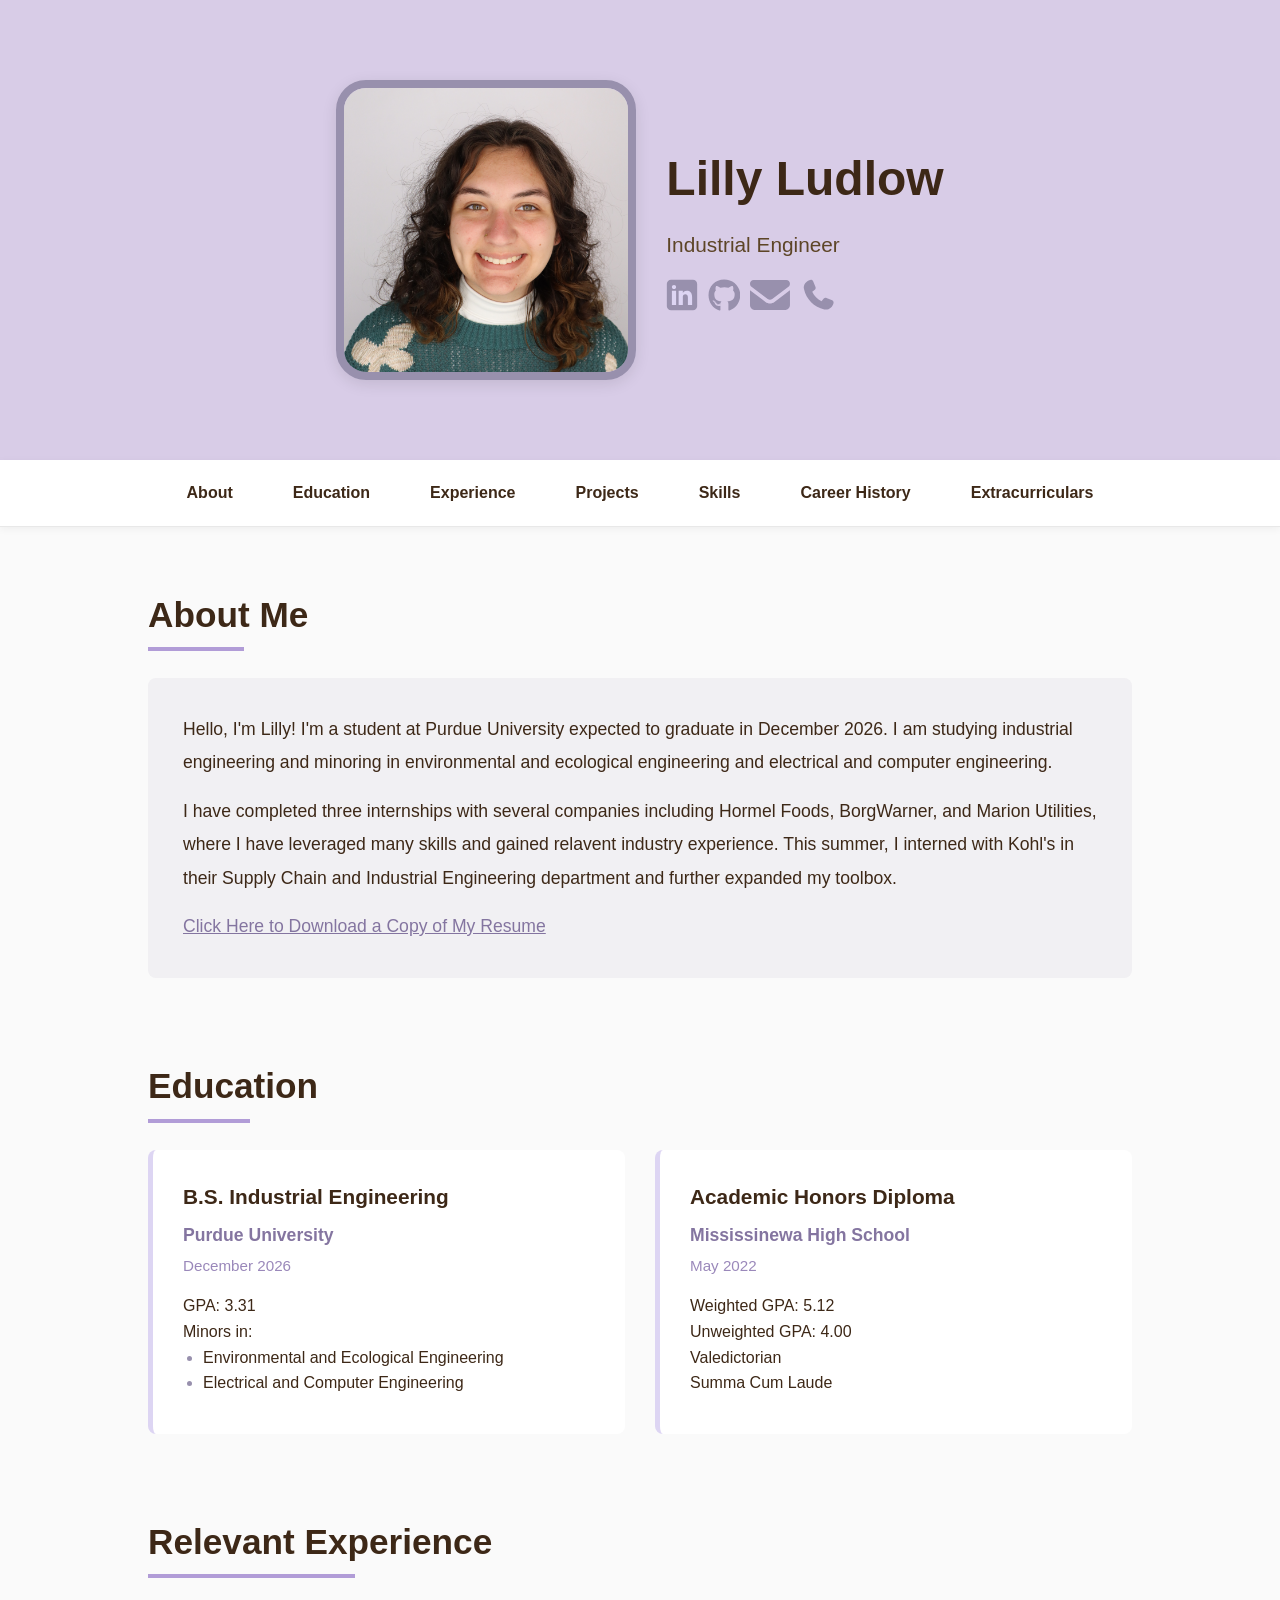
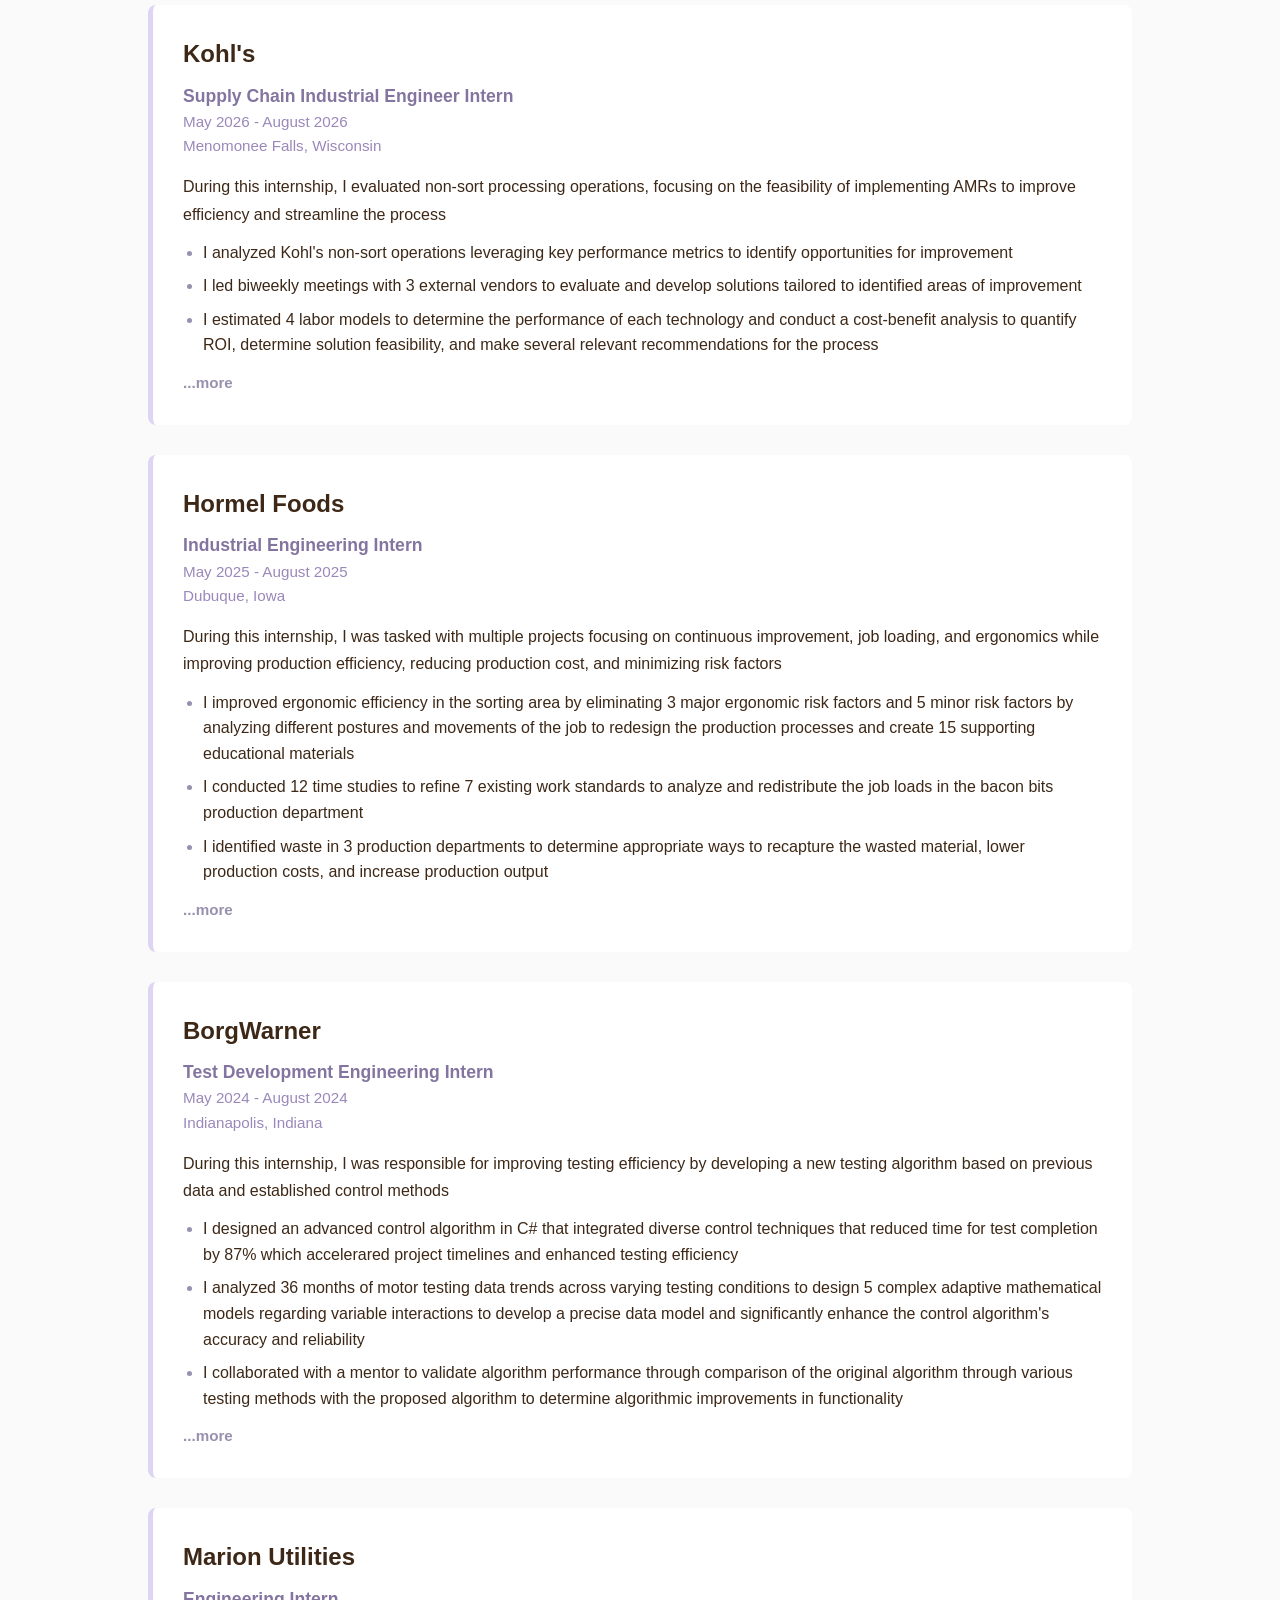
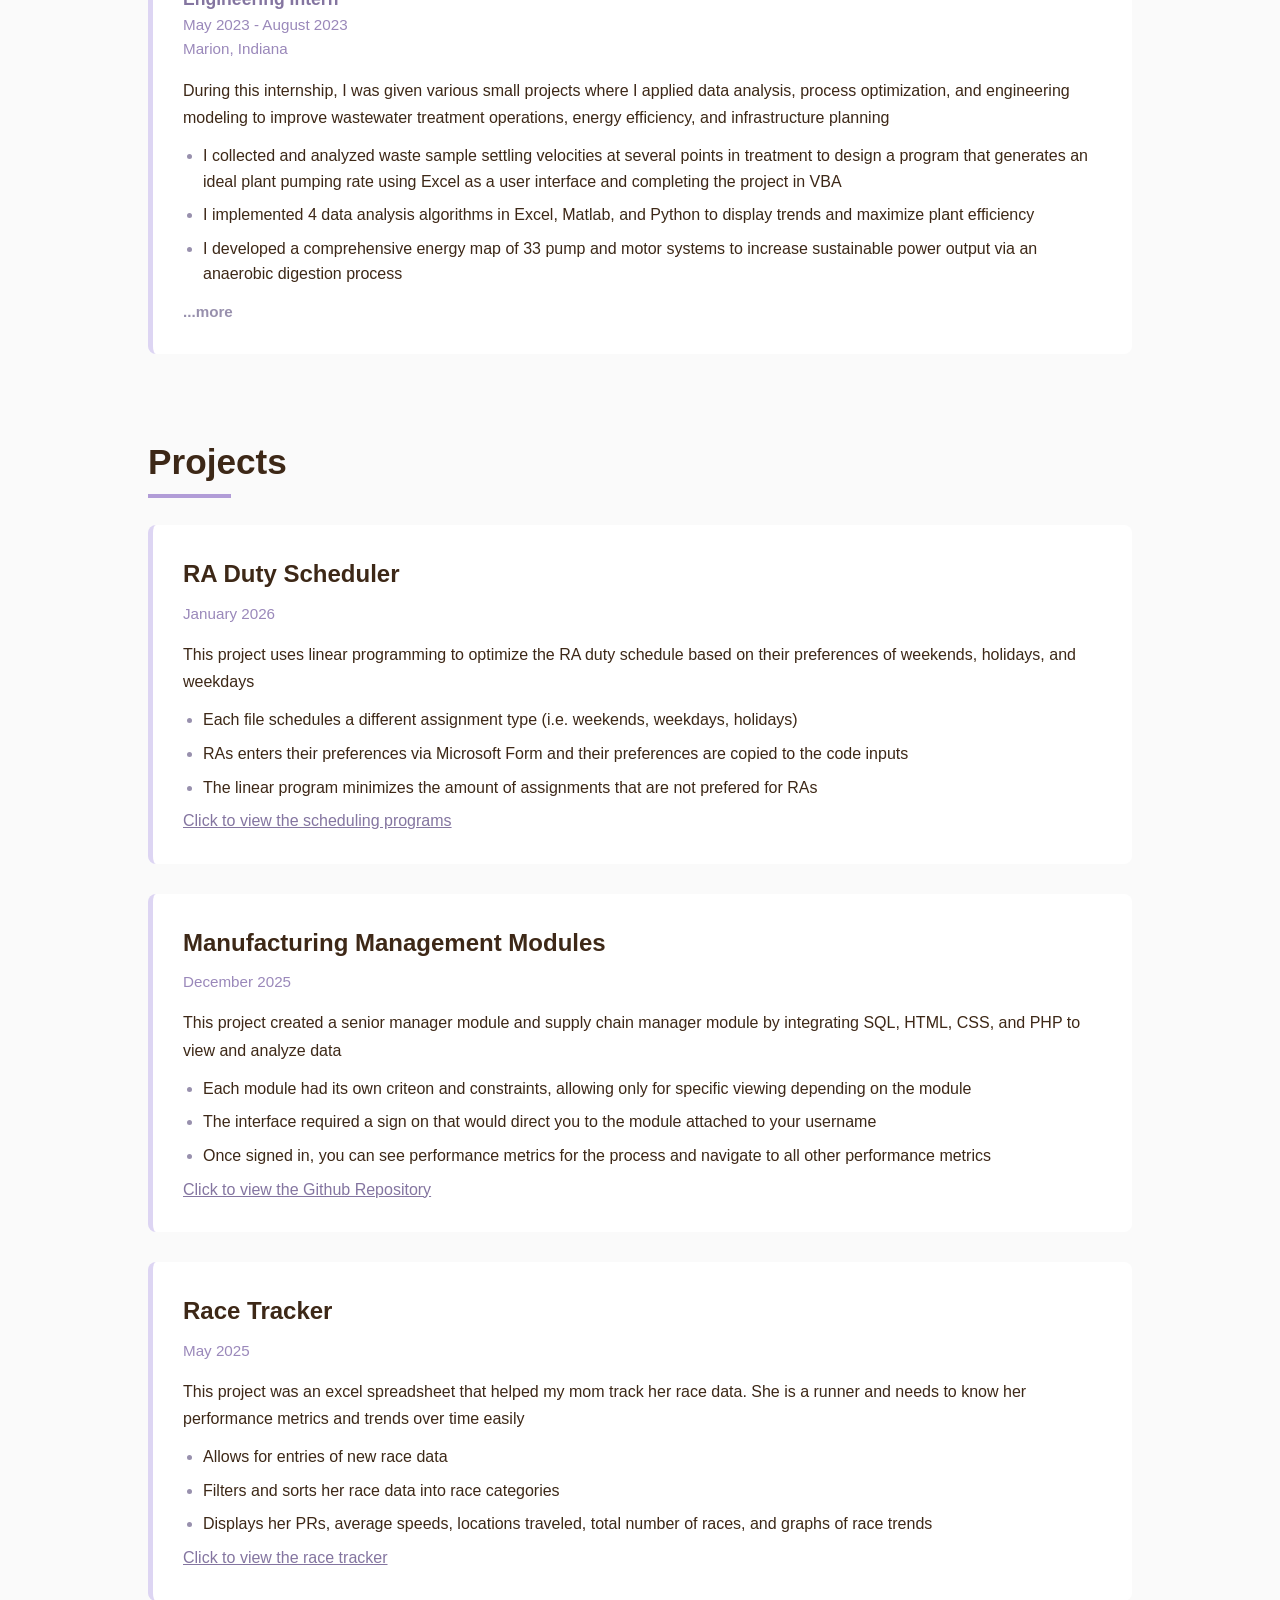
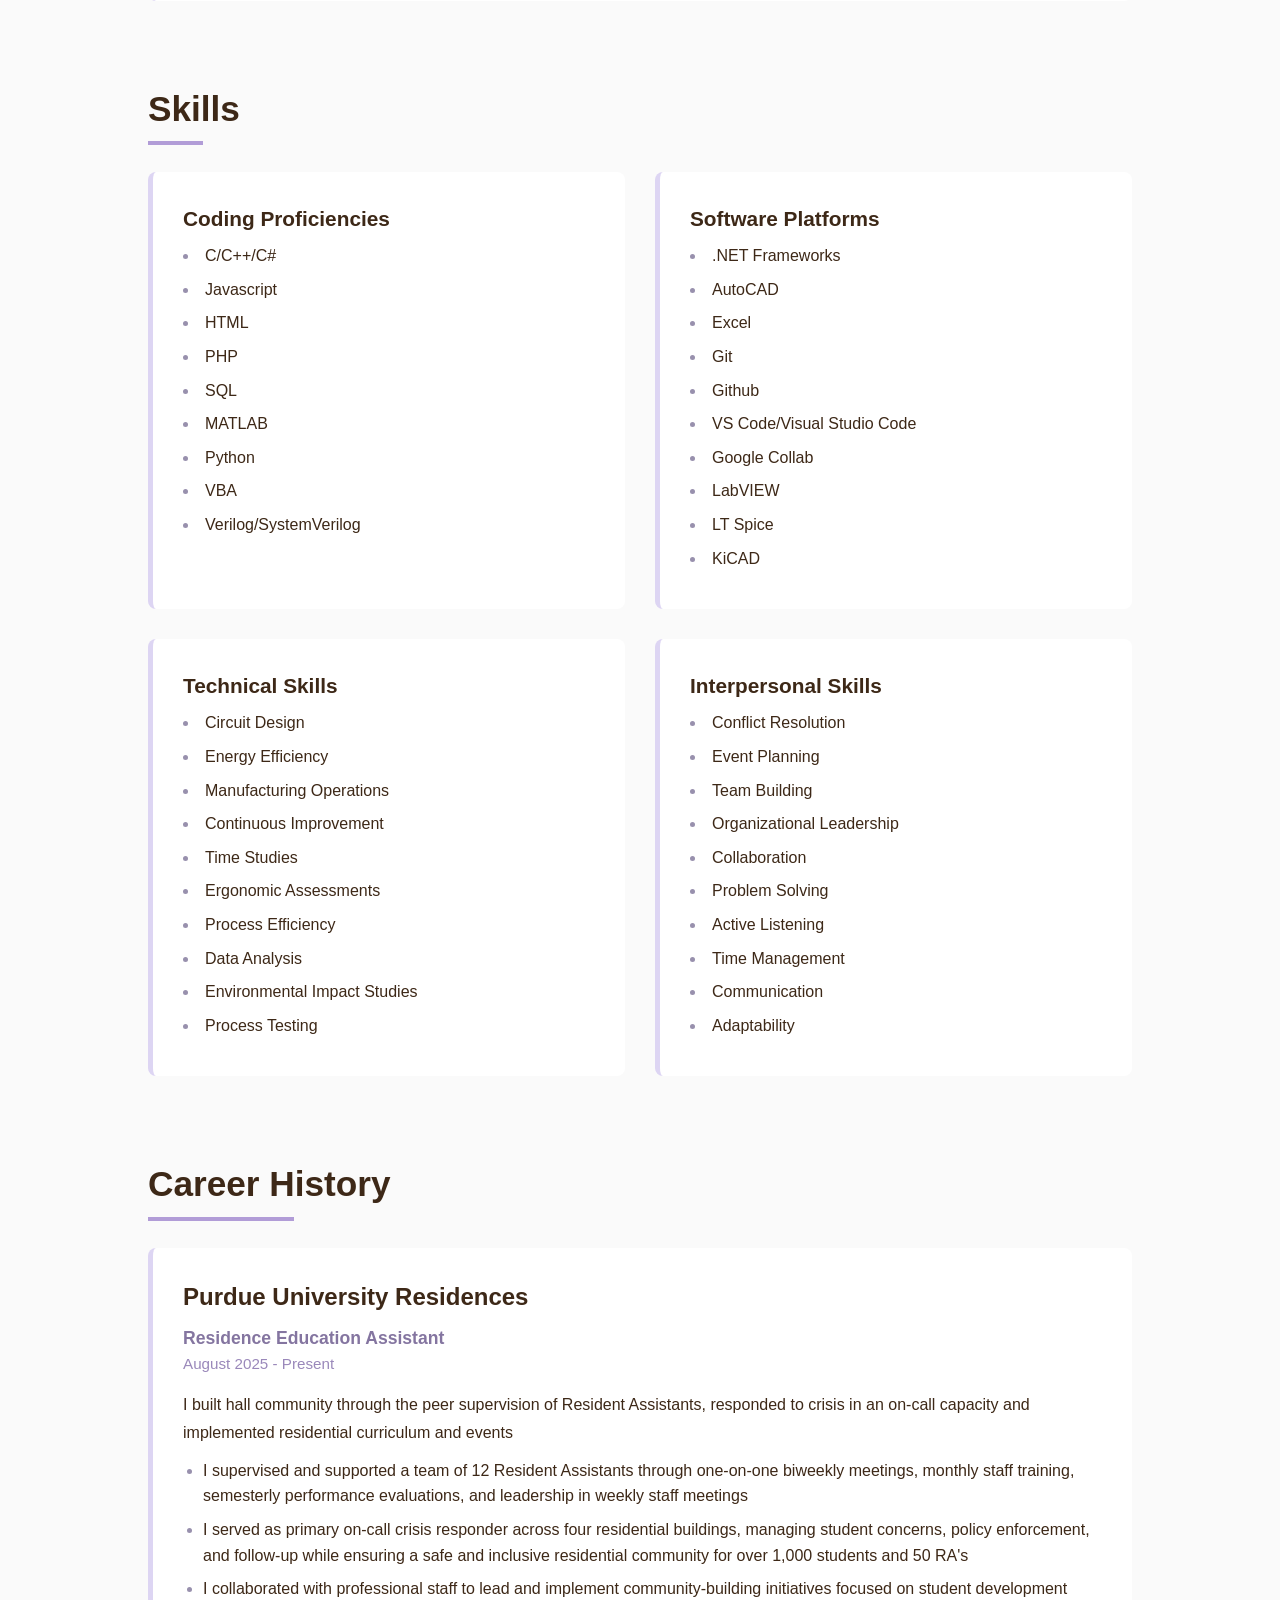
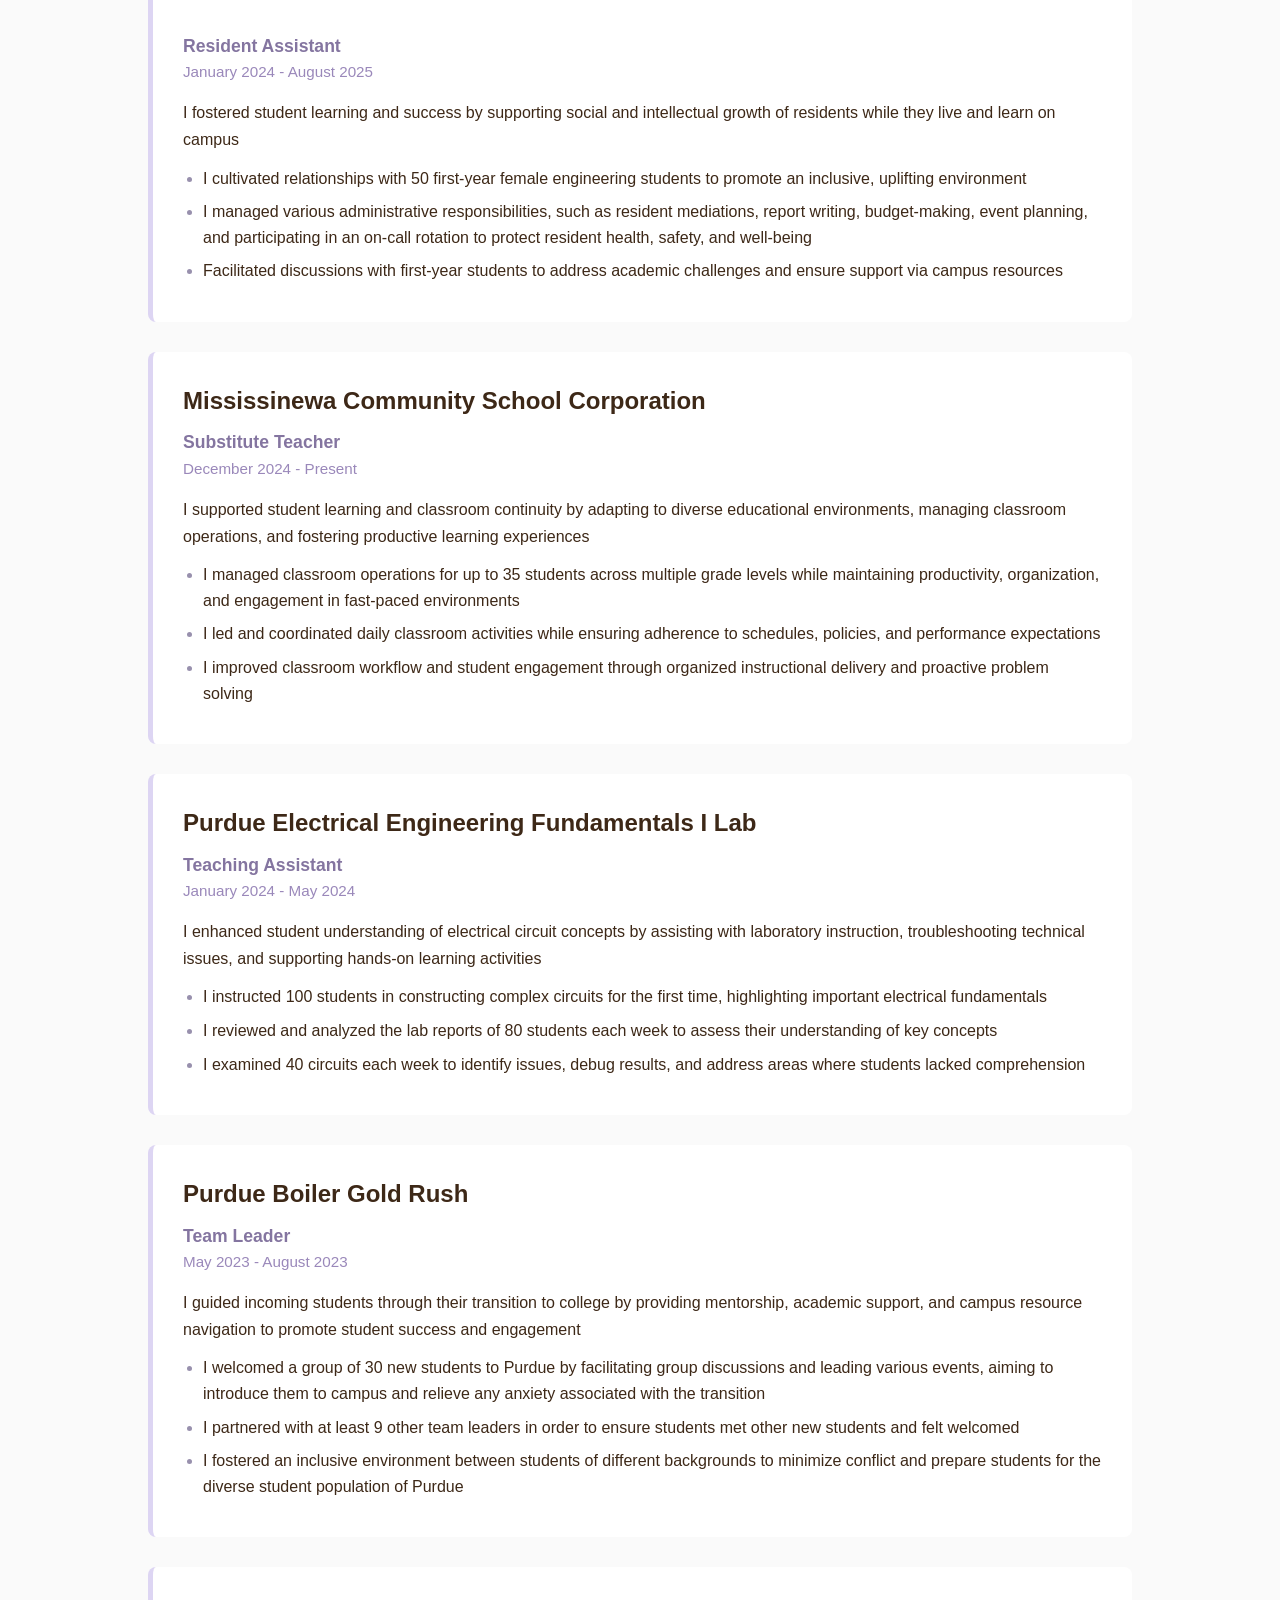
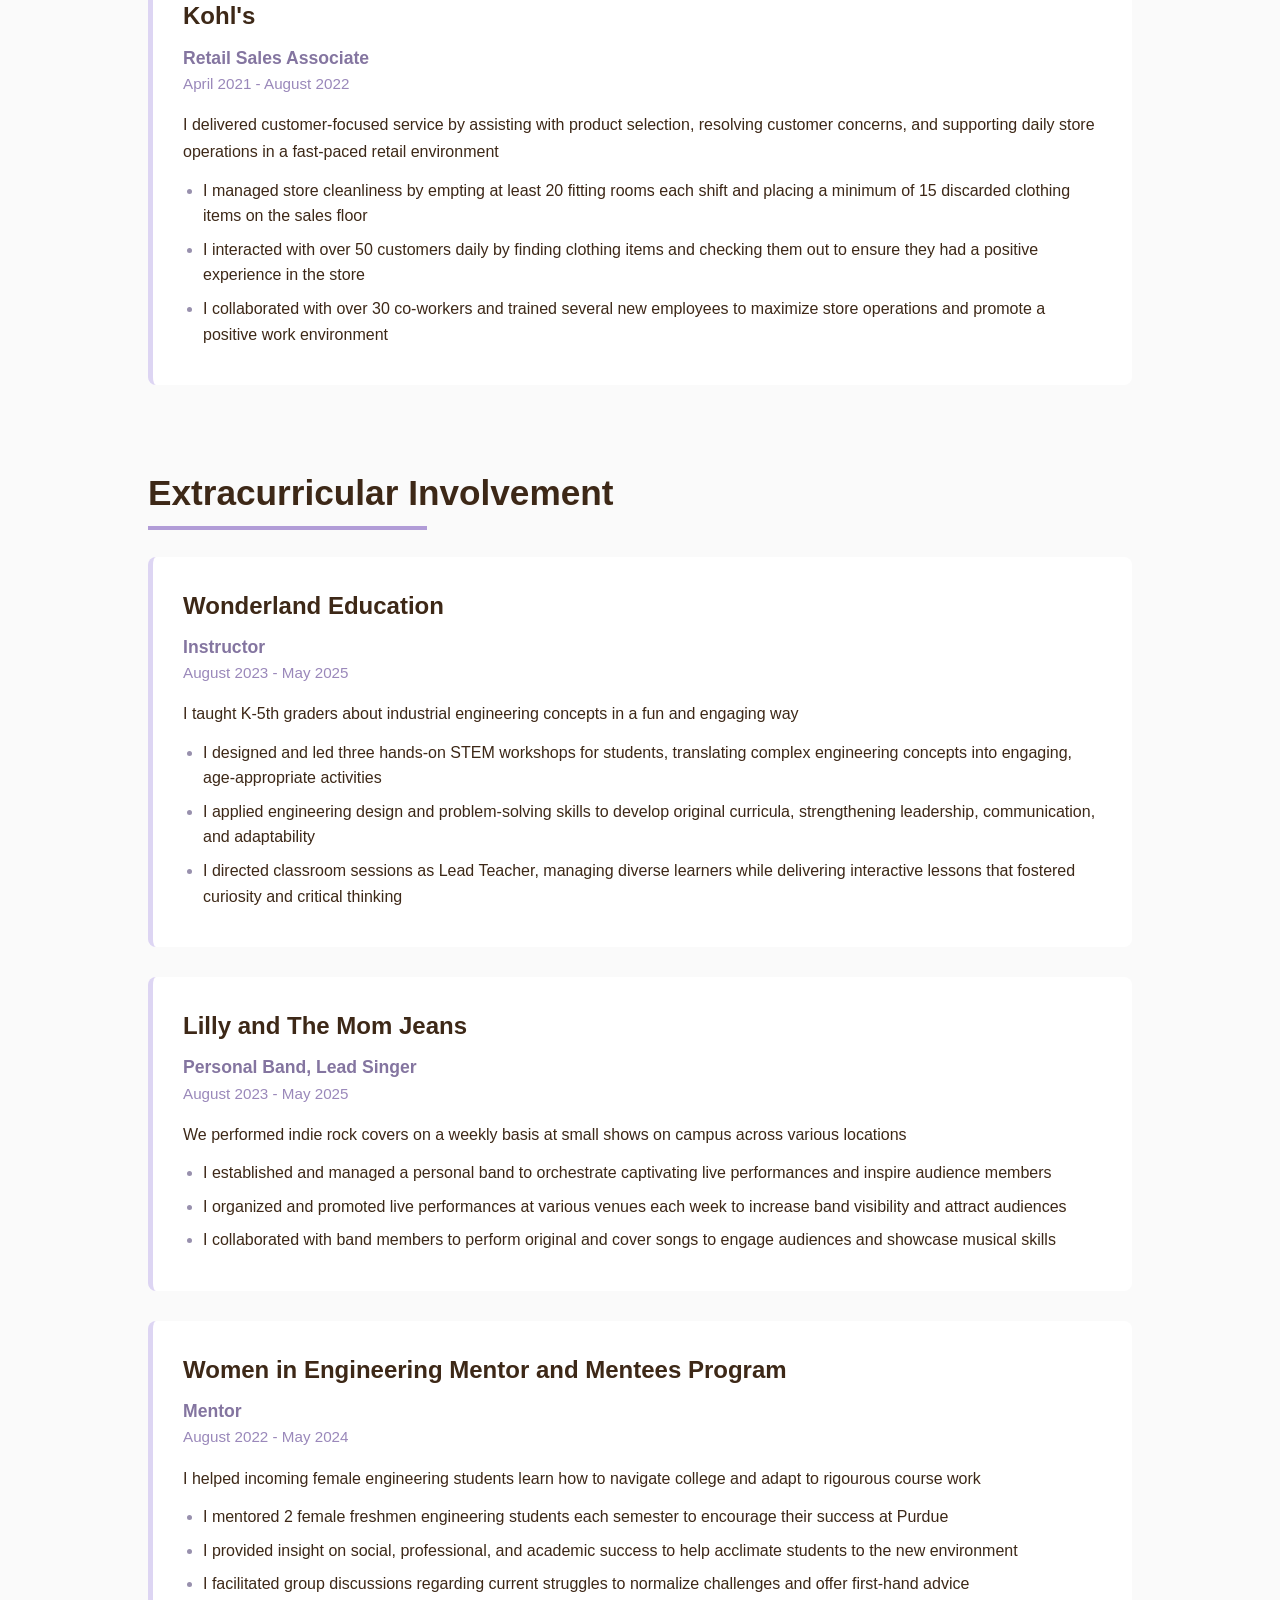
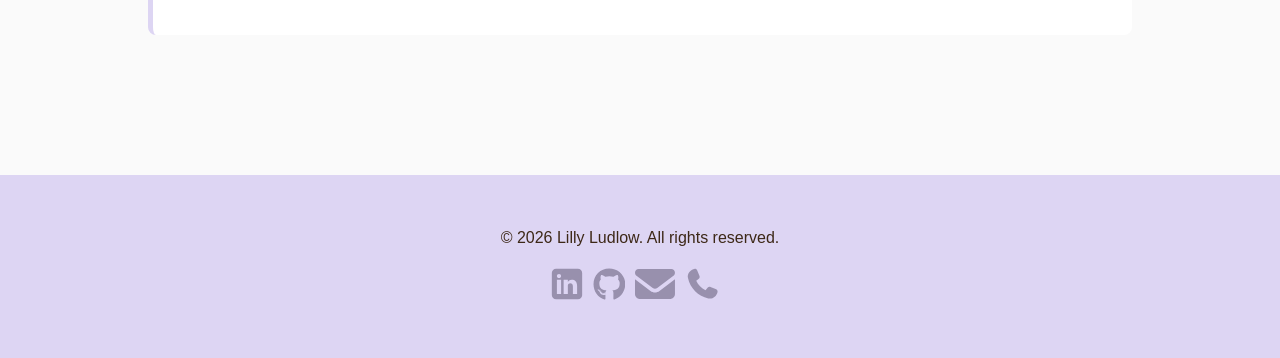
==== commit 8b6f2334: "Kohl's Internship Addition" ====
--- a/index.html
+++ b/index.html
@@ -53,9 +53,9 @@
         <ul>
             <li><a href="#about">About</a></li>
             <li><a href="#education">Education</a></li>
-            <li><a href="#skills">Skills</a></li>
             <li><a href="#experience">Experience</a></li>
             <li><a href="#projects">Projects</a></li>
+            <li><a href="#skills">Skills</a></li>
             <li><a href="#career">Career History</a></li>
             <li><a href="#extracurricular">Extracurriculars</a></li>
         </ul>
@@ -73,8 +73,8 @@
                     electrical and computer engineering.</p>
                 <p>I have completed three internships with several companies including Hormel Foods, BorgWarner, and
                     Marion Utilities, where I have leveraged many skills and gained relavent industry experience. This
-                    summer, I am excited to intern with Kohl's in their Supply Chain and Industrial Engineering
-                    department.</p>
+                    summer, I interned with Kohl's in their Supply Chain and Industrial Engineering
+                    department and further expanded my toolbox.</p>
                 <a href="Supporting-Docs/Resume.pdf" download target="_blank">Click Here to Download a Copy of My Resume</a>
             </div>
         </section>
@@ -106,66 +106,28 @@
             </div>
         </section>
 
-        <section id="skills">
-            <h2>Skills</h2>
-            <div class="education-grid">
-                <div class="education-item">
-                    <div class="degree">Coding Proficiencies</div>
-                    <li>C/C++/C#</li>
-                    <li>Javascript</li>
-                    <li>HTML</li>
-                    <li>PHP</li>
-                    <li>SQL</li>
-                    <li>MATLAB</li>
-                    <li>Python</li>
-                    <li>VBA</li>
-                    <li>Verilog/SystemVerilog</li>
-                </div>
-                <div class="education-item">
-                    <div class="degree">Software Platforms</div>
-                    <li>.NET Frameworks</li>
-                    <li>AutoCAD</li>
-                    <li>Excel</li>
-                    <li>Git</li>
-                    <li>Github</li>
-                    <li>VS Code/Visual Studio Code</li>
-                    <li>Google Collab</li>
-                    <li>LabVIEW</li>
-                    <li>LT Spice</li>
-                    <li>KiCAD</li>
-                </div>
-                <div class="education-item">
-                    <div class="degree">Technical Skills</div>
-                    <li>Circuit Design</li>
-                    <li>Energy Efficiency</li>
-                    <li>Manufacturing Operations</li>
-                    <li>Continuous Improvement</li>
-                    <li>Time Studies</li>
-                    <li>Ergonomic Assessments</li>
-                    <li>Process Efficiency</li>
-                    <li>Data Analysis</li>
-                    <li>Environmental Impact Studies</li>
-                    <li>Process Testing</li>
-                </div>
-                <div class="education-item">
-                    <div class="degree">Interpersonal Skills</div>
-                    <li>Conflict Resolution</li>
-                    <li>Event Planning</li>
-                    <li>Team Building</li>
-                    <li>Organizational Leadership</li>
-                    <li>Collaboration</li>
-                    <li>Problem Solving</li>
-                    <li>Active Listening</li>
-                    <li>Time Management</li>
-                    <li>Communication</li>
-                    <li>Adaptability</li>
-                </div>
-            </div>
-        </section>
-
         <section id="experience">
             <h2>Relevant Experience</h2>
-
+            <div class="experience-item">
+                <h3>Kohl's</h3>
+                <div class="role">Supply Chain Industrial Engineer Intern</div>
+                <div class="date">May 2026 - August 2026</div>
+                <div class="location">Menomonee Falls, Wisconsin</div>
+                <p>During this internship, I evaluated non-sort processing operations, focusing on the feasibility of implementing AMRs to improve efficiency and streamline the process</p>
+                <ul class="ul-collapsible">
+                    <li>I analyzed Kohl's non-sort operations leveraging key performance metrics to identify opportunities for improvement </li>
+                    <li>I led biweekly meetings with 3 external vendors to evaluate and develop solutions tailored to identified areas of improvement</li>
+                    <li>I estimated 4 labor models to determine the performance of each technology and conduct a cost-benefit analysis to quantify ROI, determine solution feasibility, and make several relevant recommendations for the process</li>
+                    <li class="hidden-item">I determined the necessary facility layout incorporating AMR travel paths, charging stations, and safety zones and efficent slotting techniques based on product velocity and dimensions to optimize processing efficiency of each AMR</li>
+                    <li class="hidden-item">I collected and analyzed throughput, labor hours, and error rate data across non-sort operations to establish a performance baseline for comparison against proposed automation solutions</li>
+                    <li class="hidden-item">I evaluated the current labor standards to identify key improvement areas and understand the process flow</li>
+                    <li class="hidden-item">I compared AMR specifications, throughput capabilities, and integration requirements across vendors to narrow down viable solution candidates</li>
+                    <li class="hidden-item">I built cost models incorporating capital expenditure, maintenance, and labor savings to project multi-year ROI for each AMR solution</li>
+                    <li class="hidden-item">I quantified potential labor reduction and reallocation opportunities resulting from AMR implementation, supporting workforce planning discussions</li>
+                    <li class="hidden-item">I presented cost-benefit findings and recommendations to senior leadership to support data-driven decision-making on capital investment</li>
+                </ul>
+                <button class="toggle-btn" onclick="toggleList(this)">...more</button>
+            </div>
             <div class="experience-item">
                 <h3>Hormel Foods</h3>
                 <div class="role">Industrial Engineering Intern</div>
@@ -325,7 +287,62 @@
                     target="_blank">Click to view the race tracker</a>
             </div>
         </section>
-
+        <section id="skills">
+            <h2>Skills</h2>
+            <div class="education-grid">
+                <div class="education-item">
+                    <div class="degree">Coding Proficiencies</div>
+                    <li>C/C++/C#</li>
+                    <li>Javascript</li>
+                    <li>HTML</li>
+                    <li>PHP</li>
+                    <li>SQL</li>
+                    <li>MATLAB</li>
+                    <li>Python</li>
+                    <li>VBA</li>
+                    <li>Verilog/SystemVerilog</li>
+                </div>
+                <div class="education-item">
+                    <div class="degree">Software Platforms</div>
+                    <li>.NET Frameworks</li>
+                    <li>AutoCAD</li>
+                    <li>Excel</li>
+                    <li>Git</li>
+                    <li>Github</li>
+                    <li>VS Code/Visual Studio Code</li>
+                    <li>Google Collab</li>
+                    <li>LabVIEW</li>
+                    <li>LT Spice</li>
+                    <li>KiCAD</li>
+                </div>
+                <div class="education-item">
+                    <div class="degree">Technical Skills</div>
+                    <li>Circuit Design</li>
+                    <li>Energy Efficiency</li>
+                    <li>Manufacturing Operations</li>
+                    <li>Continuous Improvement</li>
+                    <li>Time Studies</li>
+                    <li>Ergonomic Assessments</li>
+                    <li>Process Efficiency</li>
+                    <li>Data Analysis</li>
+                    <li>Environmental Impact Studies</li>
+                    <li>Process Testing</li>
+                </div>
+                <div class="education-item">
+                    <div class="degree">Interpersonal Skills</div>
+                    <li>Conflict Resolution</li>
+                    <li>Event Planning</li>
+                    <li>Team Building</li>
+                    <li>Organizational Leadership</li>
+                    <li>Collaboration</li>
+                    <li>Problem Solving</li>
+                    <li>Active Listening</li>
+                    <li>Time Management</li>
+                    <li>Communication</li>
+                    <li>Adaptability</li>
+                </div>
+            </div>
+        </section>
         <section id="career">
             <h2>Career History</h2>
 
